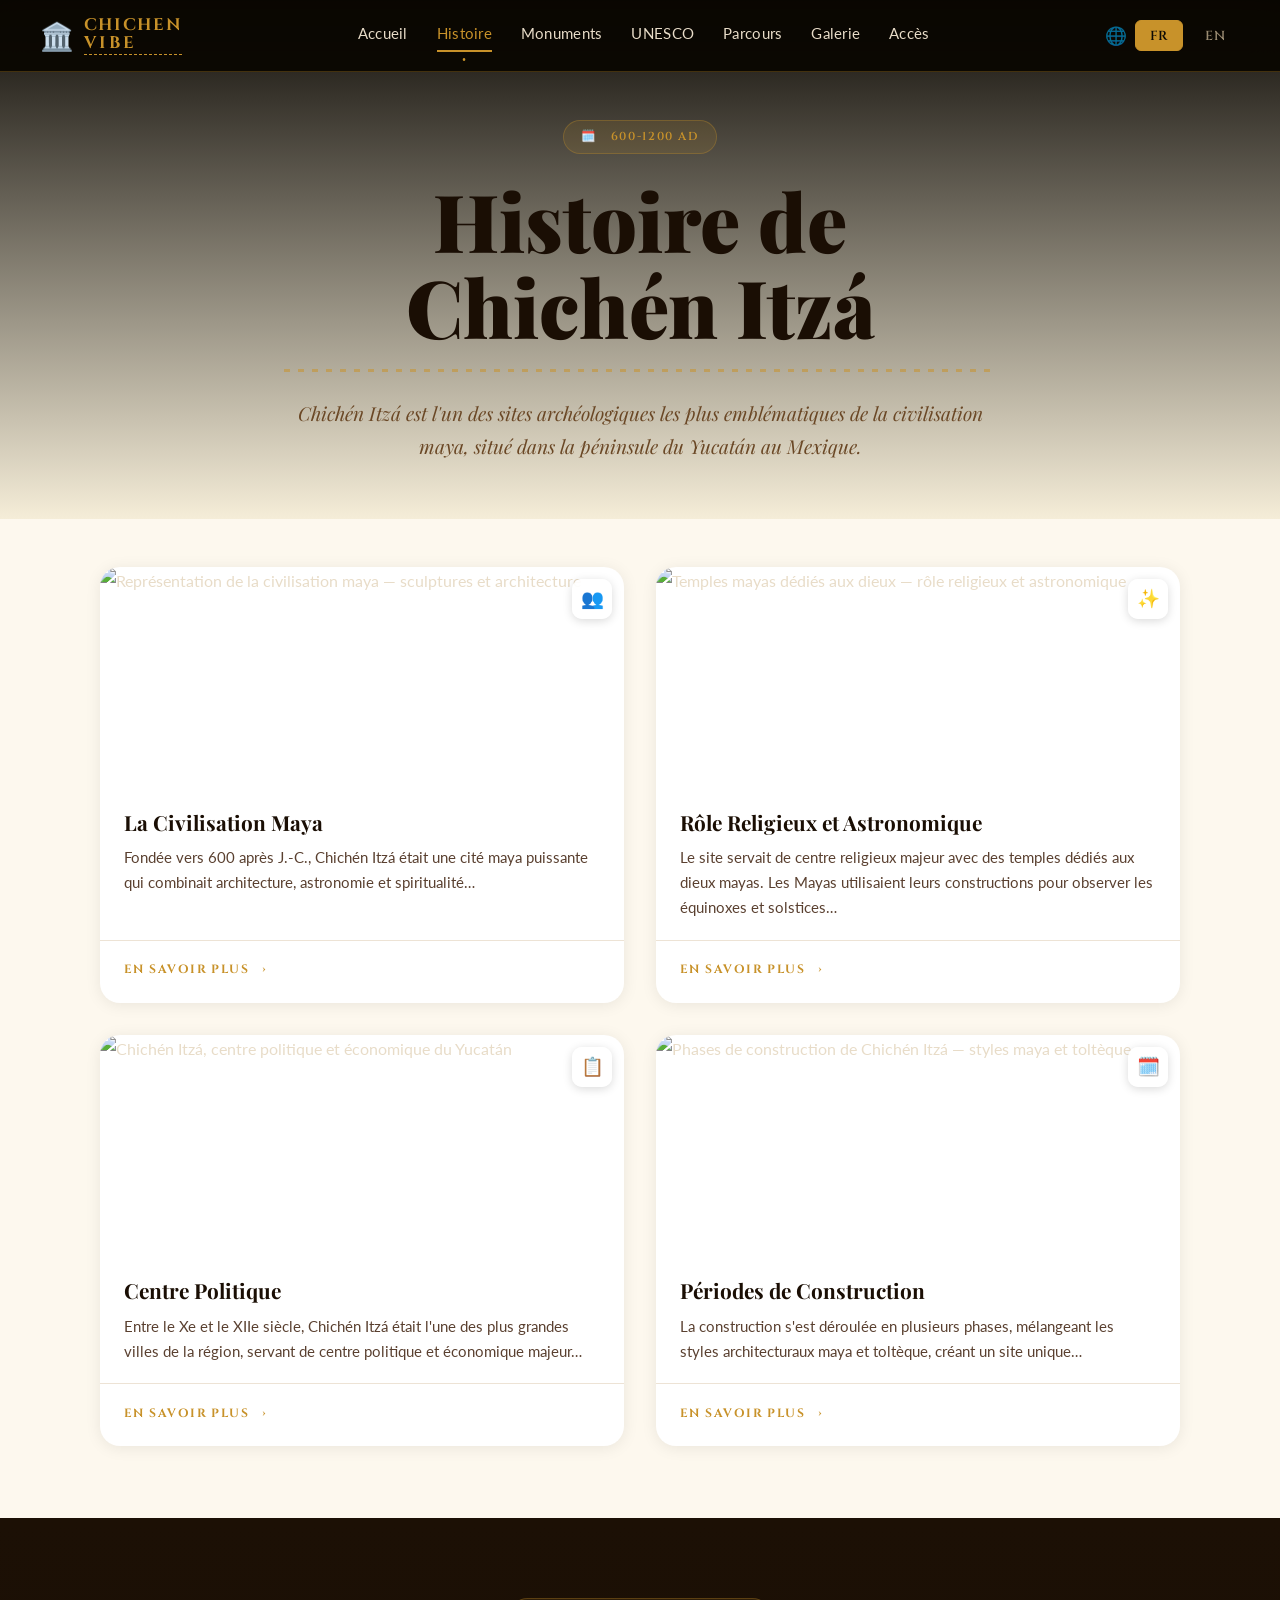
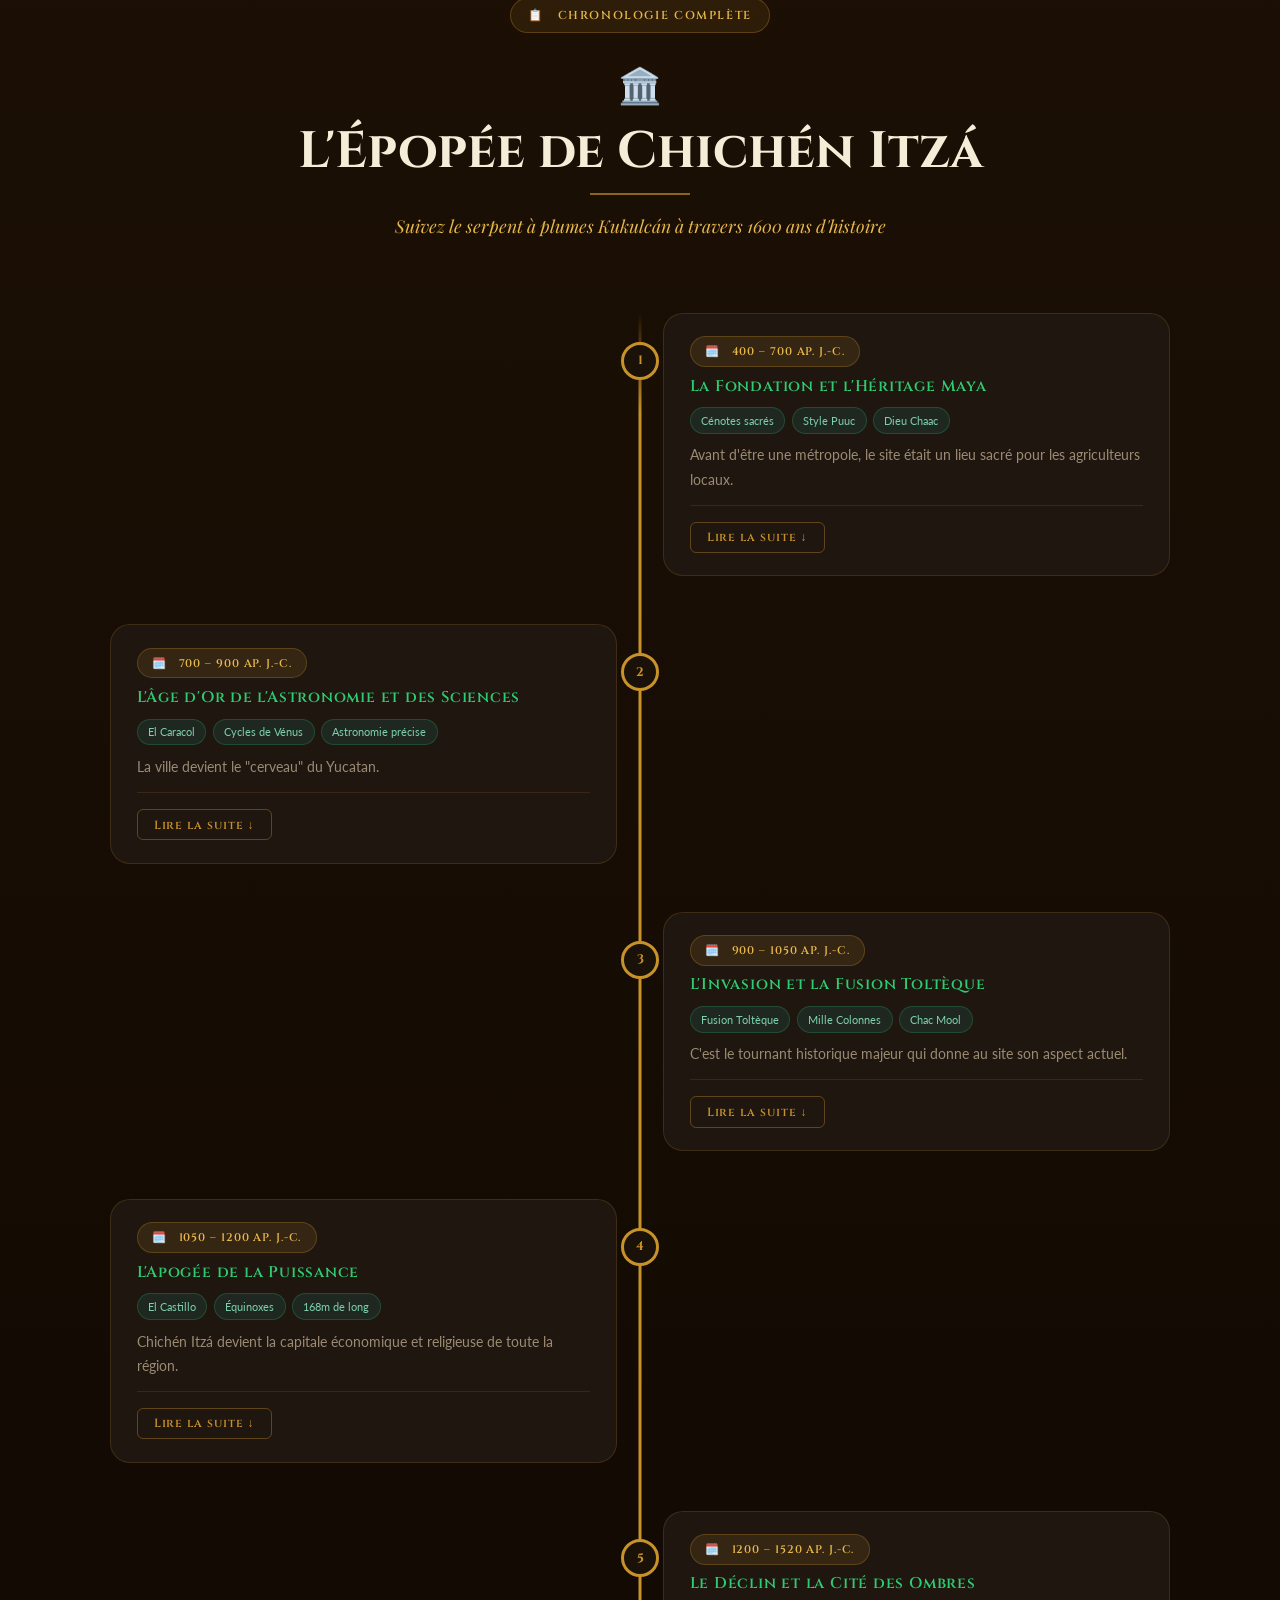
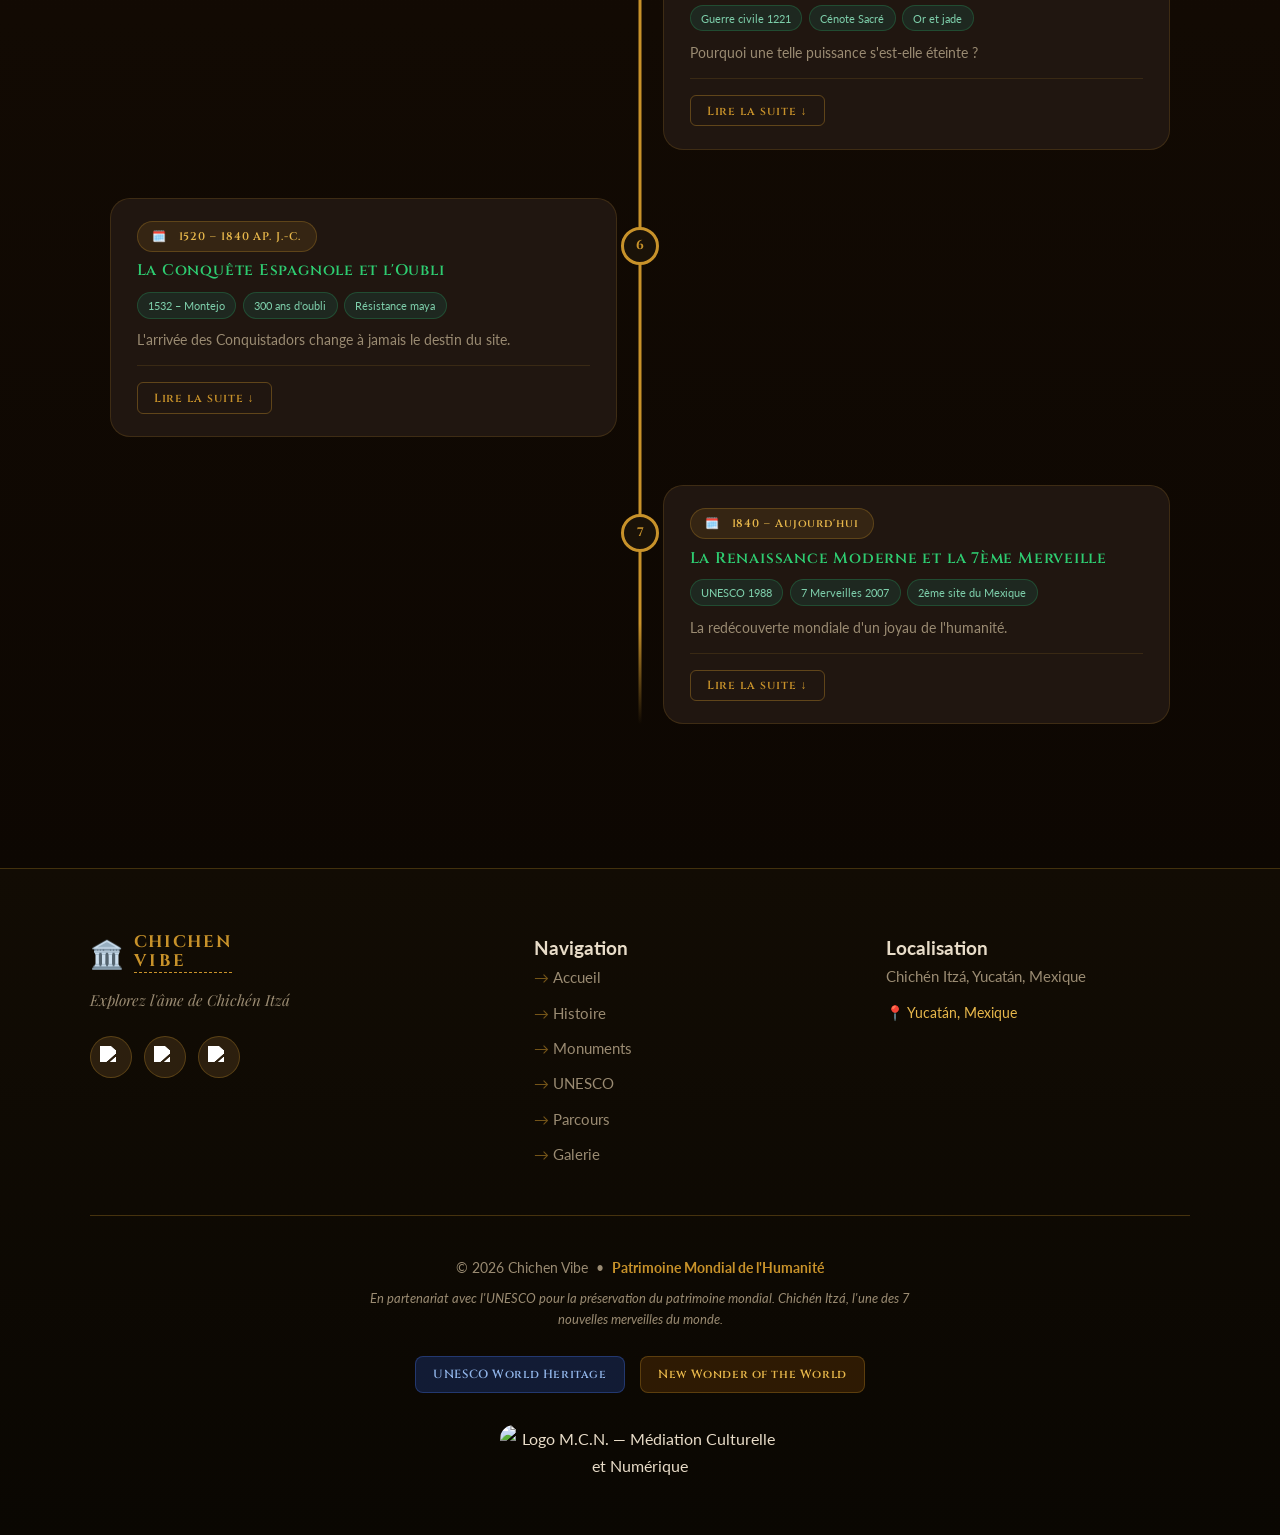
==== histoire.html @ 3cb89306 "Add files via upload" ====
<!-- histoire.html -->

<!DOCTYPE html>
<html lang="fr">
<head>
  <meta charset="UTF-8">
  <meta name="viewport" content="width=device-width, initial-scale=1.0">
  <title>Chichen Vibe — Histoire</title>
  <link rel="stylesheet" href="styles.css">
</head>
<body>

  <!-- ══════════════════════════════════════════
       HEADER (commun à toutes les pages)
  ══════════════════════════════════════════ -->
  <header>

    <a href="index.html" class="logo" aria-label="Chichen Vibe - Accueil">
      <span class="logo-icon">🏛️</span>
      <div class="logo-text">
        CHICHEN
        <span>VIBE</span>
      </div>
    </a>

    <nav id="main-nav" aria-label="Navigation principale">
      <a href="index.html"                         >Accueil</a>
      <a href="histoire.html"   class="active"     >Histoire</a>
      <a href="monuments.html"                     >Monuments</a>
      <a href="unesco.html"                        >UNESCO</a>
      <a href="parcours.html"                      >Parcours</a>
      <a href="galerie.html"                       >Galerie</a>
      <a href="acces.html"                         >Accès</a>
    </nav>

    <div style="display:flex; align-items:center; gap:1rem;">
      <div class="lang-switcher">
        <span class="lang-globe">🌐</span>
        <button class="lang-btn active" aria-pressed="true">FR</button>
        <button class="lang-btn"        aria-pressed="false">EN</button>
      </div>
      <button
        class="hamburger"
        id="hamburger-btn"
        aria-label="Ouvrir le menu"
        aria-expanded="false"
        aria-controls="main-nav"
      >
        <span></span>
        <span></span>
        <span></span>
      </button>
    </div>

  </header>

  <!-- ══════════════════════════════════════════
       MAIN — PAGE HISTOIRE
  ══════════════════════════════════════════ -->
  <main>

    <section class="histoire-hero" aria-labelledby="histoire-titre">
      <div class="histoire-hero-inner">

        <div class="section-label" aria-hidden="true">
          🗓️ &nbsp; 600-1200 AD
        </div>

        <h1 id="histoire-titre">Histoire de Chichén Itzá</h1>

        <div class="histoire-divider" aria-hidden="true"></div>

        <p>
          Chichén Itzá est l'un des sites archéologiques les plus emblématiques
          de la civilisation maya, situé dans la péninsule du Yucatán au Mexique.
        </p>

      </div>
    </section>

    <!-- ══════════════════════════════════════════
         PARTIE 1 — 4 BLOCS THÉMATIQUES
    ══════════════════════════════════════════ -->
    <section class="histoire-cards-section" aria-label="Thèmes historiques">

      <div class="cards-grid">

        <!-- CARTE 1 -->
        <article class="histoire-card">
          <div class="card-img-wrap">
            <img src="images/civilisation.jpg" alt="Représentation de la civilisation maya — sculptures et architecture" loading="lazy">
            <div class="card-icon-badge" aria-hidden="true">👥</div>
          </div>
          <div class="card-body">
            <h2>La Civilisation Maya</h2>
            <p>Fondée vers 600 après J.-C., Chichén Itzá était une cité maya puissante qui combinait architecture, astronomie et spiritualité…</p>
          </div>
          <div class="card-footer">
            <button class="btn-text" onclick="openModal('modal-civ')" aria-haspopup="dialog" aria-controls="modal-civ">
              EN SAVOIR PLUS &nbsp; ›
            </button>
          </div>
        </article>

        <!-- CARTE 2 -->
        <article class="histoire-card">
          <div class="card-img-wrap">
            <img src="images/religieux.jpg" alt="Temples mayas dédiés aux dieux — rôle religieux et astronomique" loading="lazy">
            <div class="card-icon-badge" aria-hidden="true">✨</div>
          </div>
          <div class="card-body">
            <h2>Rôle Religieux et Astronomique</h2>
            <p>Le site servait de centre religieux majeur avec des temples dédiés aux dieux mayas. Les Mayas utilisaient leurs constructions pour observer les équinoxes et solstices…</p>
          </div>
          <div class="card-footer">
            <button class="btn-text" onclick="openModal('modal-relig')" aria-haspopup="dialog" aria-controls="modal-relig">
              EN SAVOIR PLUS &nbsp; ›
            </button>
          </div>
        </article>

        <!-- CARTE 3 -->
        <article class="histoire-card">
          <div class="card-img-wrap">
            <img src="images/politique.jpg" alt="Chichén Itzá, centre politique et économique du Yucatán" loading="lazy">
            <div class="card-icon-badge" aria-hidden="true">📋</div>
          </div>
          <div class="card-body">
            <h2>Centre Politique</h2>
            <p>Entre le Xe et le XIIe siècle, Chichén Itzá était l'une des plus grandes villes de la région, servant de centre politique et économique majeur…</p>
          </div>
          <div class="card-footer">
            <button class="btn-text" onclick="openModal('modal-polit')" aria-haspopup="dialog" aria-controls="modal-polit">
              EN SAVOIR PLUS &nbsp; ›
            </button>
          </div>
        </article>

        <!-- CARTE 4 -->
        <article class="histoire-card">
          <div class="card-img-wrap">
            <img src="images/construction.jpg" alt="Phases de construction de Chichén Itzá — styles maya et toltèque" loading="lazy">
            <div class="card-icon-badge" aria-hidden="true">🗓️</div>
          </div>
          <div class="card-body">
            <h2>Périodes de Construction</h2>
            <p>La construction s'est déroulée en plusieurs phases, mélangeant les styles architecturaux maya et toltèque, créant un site unique…</p>
          </div>
          <div class="card-footer">
            <button class="btn-text" onclick="openModal('modal-const')" aria-haspopup="dialog" aria-controls="modal-const">
              EN SAVOIR PLUS &nbsp; ›
            </button>
          </div>
        </article>

      </div><!-- /cards-grid -->

    </section>

    <!-- ══════════════════════════════════════════
         PARTIE 2 — CHRONOLOGIE COMPLÈTE (7 cartes)
    ══════════════════════════════════════════ -->
    <section class="chronologie-section" aria-labelledby="chron-titre">

      <div class="chronologie-header">
        <div class="section-label" aria-hidden="true">📋 &nbsp; CHRONOLOGIE COMPLÈTE</div>
        <span class="emoji" aria-hidden="true">🏛️</span>
        <h2 id="chron-titre">L'Épopée de Chichén Itzá</h2>
        <div class="chron-divider" aria-hidden="true"></div>
        <p>Suivez le serpent à plumes Kukulcán à travers 1600 ans d'histoire</p>
      </div>

      <div class="timeline" role="list" aria-label="Chronologie de Chichén Itzá">

        <!-- ENTRÉE 1 — DROITE -->
        <div class="timeline-entry timeline-right" role="listitem">
          <div class="timeline-dot" aria-hidden="true">1</div>
          <div class="timeline-spacer"></div>
          <article class="timeline-card">
            <div class="timeline-card-body">
              <div class="timeline-date-badge">🗓️ &nbsp; 400 – 700 AP. J.-C.</div>
              <h3>La Fondation et l'Héritage Maya</h3>
              <div class="timeline-tags">
                <span class="timeline-tag">Cénotes sacrés</span>
                <span class="timeline-tag">Style Puuc</span>
                <span class="timeline-tag">Dieu Chaac</span>
              </div>
              <p class="excerpt">Avant d'être une métropole, le site était un lieu sacré pour les agriculteurs locaux.</p>
              <div class="timeline-full-content" aria-hidden="true">
                <div class="full-block">
                  <div class="full-block-title">🏞️ Le choix du site</div>
                  <p>Contrairement aux autres cités mayas, Chichén Itzá n'est pas située près d'une montagne. Son emplacement est stratégique grâce aux cénotes, ces puits naturels qui permettaient de survivre dans une région sans rivières.</p>
                </div>
                <div class="full-block">
                  <div class="full-block-title">🏗️ Style "Vieille Chichén"</div>
                  <p>Les bâtiments de cette époque (comme l'église ou le temple des panneaux) arborent le style Puuc, célèbre pour ses masques du dieu de la pluie, Chaac, reconnaissable à son nez en forme de trompe.</p>
                </div>
              </div>
              <button class="btn-lire" onclick="toggleExpand(this)" aria-expanded="false">Lire la suite ↓</button>
            </div>
          </article>
        </div>

        <!-- ENTRÉE 2 — GAUCHE -->
        <div class="timeline-entry timeline-left" role="listitem">
          <div class="timeline-dot" aria-hidden="true">2</div>
          <article class="timeline-card">
            <div class="timeline-card-body">
              <div class="timeline-date-badge">🗓️ &nbsp; 700 – 900 AP. J.-C.</div>
              <h3>L'Âge d'Or de l'Astronomie et des Sciences</h3>
              <div class="timeline-tags">
                <span class="timeline-tag">El Caracol</span>
                <span class="timeline-tag">Cycles de Vénus</span>
                <span class="timeline-tag">Astronomie précise</span>
              </div>
              <p class="excerpt">La ville devient le "cerveau" du Yucatan.</p>
              <div class="timeline-full-content" aria-hidden="true">
                <div class="full-block">
                  <div class="full-block-title">🔭 L'Observatoire (El Caracol)</div>
                  <p>Les Mayas y étudiaient les cycles de Vénus avec une précision chirurgicale. Les fenêtres de la tour ronde sont alignées sur les positions extrêmes de la planète et les solstices.</p>
                </div>
                <div class="full-block">
                  <div class="full-block-title">🌟 Urbanisme sacré</div>
                  <p>La ville commence à s'organiser autour d'axes précis alignés sur les astres, prouvant une maîtrise parfaite des mathématiques et de la géométrie.</p>
                </div>
              </div>
              <button class="btn-lire" onclick="toggleExpand(this)" aria-expanded="false">Lire la suite ↓</button>
            </div>
          </article>
          <div class="timeline-spacer"></div>
        </div>

        <!-- ENTRÉE 3 — DROITE -->
        <div class="timeline-entry timeline-right" role="listitem">
          <div class="timeline-dot" aria-hidden="true">3</div>
          <div class="timeline-spacer"></div>
          <article class="timeline-card">
            <div class="timeline-card-body">
              <div class="timeline-date-badge">🗓️ &nbsp; 900 – 1050 AP. J.-C.</div>
              <h3>L'Invasion et la Fusion Toltèque</h3>
              <div class="timeline-tags">
                <span class="timeline-tag">Fusion Toltèque</span>
                <span class="timeline-tag">Mille Colonnes</span>
                <span class="timeline-tag">Chac Mool</span>
              </div>
              <p class="excerpt">C'est le tournant historique majeur qui donne au site son aspect actuel.</p>
              <div class="timeline-full-content" aria-hidden="true">
                <div class="full-block">
                  <div class="full-block-title">⚔️ L'arrivée de Kukulcán</div>
                  <p>Le peuple Toltèque, venu du centre du Mexique, apporte une culture plus guerrière. C'est la naissance d'un style hybride unique au monde : le Maya-Toltèque.</p>
                </div>
                <div class="full-block">
                  <div class="full-block-title">🏛️ Le Temple des Guerriers</div>
                  <p>Entouré de la structure des "Mille Colonnes", ce temple rend hommage aux ordres militaires des Aigles et des Jaguars. On y trouve les célèbres statues Chac Mool, des figures de pierre tenant un plateau pour recevoir les offrandes.</p>
                </div>
              </div>
              <button class="btn-lire" onclick="toggleExpand(this)" aria-expanded="false">Lire la suite ↓</button>
            </div>
          </article>
        </div>

        <!-- ENTRÉE 4 — GAUCHE -->
        <div class="timeline-entry timeline-left" role="listitem">
          <div class="timeline-dot" aria-hidden="true">4</div>
          <article class="timeline-card">
            <div class="timeline-card-body">
              <div class="timeline-date-badge">🗓️ &nbsp; 1050 – 1200 AP. J.-C.</div>
              <h3>L'Apogée de la Puissance</h3>
              <div class="timeline-tags">
                <span class="timeline-tag">El Castillo</span>
                <span class="timeline-tag">Équinoxes</span>
                <span class="timeline-tag">168m de long</span>
              </div>
              <p class="excerpt">Chichén Itzá devient la capitale économique et religieuse de toute la région.</p>
              <div class="timeline-full-content" aria-hidden="true">
                <div class="full-block">
                  <div class="full-block-title">🐍 El Castillo (La Pyramide de Kukulcán)</div>
                  <p>Ce monument est un véritable calendrier de pierre. Sa conception permet le fameux phénomène de l'ombre portée mimant la descente du serpent lors des équinoxes.</p>
                </div>
                <div class="full-block">
                  <div class="full-block-title">⚽ Le Grand Jeu de Balle</div>
                  <p>Le plus grand terrain de Mésoamérique (168 mètres de long). Plus qu'un sport, c'était un rituel politique et religieux où le capitaine de l'équipe pouvait être sacrifié pour assurer la fertilité de la terre.</p>
                </div>
              </div>
              <button class="btn-lire" onclick="toggleExpand(this)" aria-expanded="false">Lire la suite ↓</button>
            </div>
          </article>
          <div class="timeline-spacer"></div>
        </div>

        <!-- ENTRÉE 5 — DROITE -->
        <div class="timeline-entry timeline-right" role="listitem">
          <div class="timeline-dot" aria-hidden="true">5</div>
          <div class="timeline-spacer"></div>
          <article class="timeline-card">
            <div class="timeline-card-body">
              <div class="timeline-date-badge">🗓️ &nbsp; 1200 – 1520 AP. J.-C.</div>
              <h3>Le Déclin et la Cité des Ombres</h3>
              <div class="timeline-tags">
                <span class="timeline-tag">Guerre civile 1221</span>
                <span class="timeline-tag">Cénote Sacré</span>
                <span class="timeline-tag">Or et jade</span>
              </div>
              <p class="excerpt">Pourquoi une telle puissance s'est-elle éteinte ?</p>
              <div class="timeline-full-content" aria-hidden="true">
                <div class="full-block">
                  <div class="full-block-title">⚔️ Le transfert de pouvoir</div>
                  <p>Vers 1221, une guerre civile éclate. Le centre de pouvoir se déplace vers Mayapán.</p>
                </div>
                <div class="full-block">
                  <div class="full-block-title">🙏 Lieu de Pèlerinage</div>
                  <p>Bien que la ville soit partiellement abandonnée, elle ne meurt pas tout à fait. Elle reste un lieu de pèlerinage majeur. On venait de tout le Mexique pour jeter de l'or, du jade et des objets précieux dans le Cénote Sacré pour apaiser les dieux.</p>
                </div>
              </div>
              <button class="btn-lire" onclick="toggleExpand(this)" aria-expanded="false">Lire la suite ↓</button>
            </div>
          </article>
        </div>

        <!-- ENTRÉE 6 — GAUCHE -->
        <div class="timeline-entry timeline-left" role="listitem">
          <div class="timeline-dot" aria-hidden="true">6</div>
          <article class="timeline-card">
            <div class="timeline-card-body">
              <div class="timeline-date-badge">🗓️ &nbsp; 1520 – 1840 AP. J.-C.</div>
              <h3>La Conquête Espagnole et l'Oubli</h3>
              <div class="timeline-tags">
                <span class="timeline-tag">1532 – Montejo</span>
                <span class="timeline-tag">300 ans d'oubli</span>
                <span class="timeline-tag">Résistance maya</span>
              </div>
              <p class="excerpt">L'arrivée des Conquistadors change à jamais le destin du site.</p>
              <div class="timeline-full-content" aria-hidden="true">
                <div class="full-block">
                  <div class="full-block-title">⚔️ L'arrivée des Conquistadors</div>
                  <p>Francisco de Montejo tente d'établir une capitale espagnole sur le site en 1532, mais la résistance maya locale l'oblige à fuir après quelques mois.</p>
                </div>
                <div class="full-block">
                  <div class="full-block-title">🌿 Le silence de la jungle</div>
                  <p>Pendant près de trois siècles, les temples disparaissent sous une végétation dense, devenant une légende connue seulement des populations locales.</p>
                </div>
              </div>
              <button class="btn-lire" onclick="toggleExpand(this)" aria-expanded="false">Lire la suite ↓</button>
            </div>
          </article>
          <div class="timeline-spacer"></div>
        </div>

        <!-- ENTRÉE 7 — DROITE -->
        <div class="timeline-entry timeline-right" role="listitem">
          <div class="timeline-dot" aria-hidden="true">7</div>
          <div class="timeline-spacer"></div>
          <article class="timeline-card">
            <div class="timeline-card-body">
              <div class="timeline-date-badge">🗓️ &nbsp; 1840 – Aujourd'hui</div>
              <h3>La Renaissance Moderne et la 7ème Merveille</h3>
              <div class="timeline-tags">
                <span class="timeline-tag">UNESCO 1988</span>
                <span class="timeline-tag">7 Merveilles 2007</span>
                <span class="timeline-tag">2ème site du Mexique</span>
              </div>
              <p class="excerpt">La redécouverte mondiale d'un joyau de l'humanité.</p>
              <div class="timeline-full-content" aria-hidden="true">
                <div class="full-block">
                  <div class="full-block-title">🔍 La redécouverte</div>
                  <p>En 1841, l'explorateur John Lloyd Stephens publie des récits qui fascinent le monde. En 1923, la Carnegie Institution lance les premières grandes fouilles et restaurations.</p>
                </div>
                <div class="full-block">
                  <div class="full-block-title">🌍 Consécration mondiale</div>
                  <p>
                    <strong>1988 :</strong> Patrimoine Mondial de l'UNESCO.<br>
                    <strong>2007 :</strong> Élue l'une des 7 Nouvelles Merveilles du Monde par plus de 100 millions de personnes.<br>
                    <strong>Aujourd'hui :</strong> C'est le 2ème site archéologique le plus visité du Mexique, attirant des voyageurs du monde entier pour son mystère et son énergie unique.
                  </p>
                </div>
              </div>
              <button class="btn-lire" onclick="toggleExpand(this)" aria-expanded="false">Lire la suite ↓</button>
            </div>
          </article>
        </div>

      </div><!-- /timeline -->

    </section>

  </main>

  <!-- ══════════════════════════════════════════
       FOOTER (commun à toutes les pages)
  ══════════════════════════════════════════ -->
  <footer>

    <div class="footer-top">

      <!-- Colonne 1 : Marque + réseaux sociaux -->
      <div class="footer-brand">
        <a href="index.html" class="logo" aria-label="Chichen Vibe - Accueil">
          <span class="logo-icon">🏛️</span>
          <div class="logo-text">
            CHICHEN
            <span>VIBE</span>
          </div>
        </a>
        <p class="tagline">Explorez l'âme de Chichén Itzá</p>

        <!-- Réseaux sociaux — logos PNG -->
        <nav class="social-links" aria-label="Réseaux sociaux">
          <a
            href="https://www.facebook.com/share/1HP4RdVbp3/"
            target="_blank"
            rel="noopener noreferrer"
            aria-label="Facebook"
            title="Facebook"
          >
            <img src="images/facebook.png" alt="Facebook">
          </a>
          <a
            href="https://www.tiktok.com/@chichenvibe?_r=1&_t=ZN-95t2irMStcJ"
            target="_blank"
            rel="noopener noreferrer"
            aria-label="TikTok"
            title="TikTok"
          >
            <img src="images/tiktok.png" alt="TikTok">
          </a>
          <a
            href="https://www.instagram.com/chichenvibe?utm_source=qr&igsh=MXkybmg1bXA3Mm9oYw=="
            target="_blank"
            rel="noopener noreferrer"
            aria-label="Instagram"
            title="Instagram"
          >
            <img src="images/instagram.png" alt="Instagram">
          </a>
        </nav>
      </div>

      <!-- Colonne 2 : Navigation -->
      <nav class="footer-nav" aria-label="Navigation secondaire">
        <h3>Navigation</h3>
        <ul>
          <li><a href="index.html">Accueil</a></li>
          <li><a href="histoire.html">Histoire</a></li>
          <li><a href="monuments.html">Monuments</a></li>
          <li><a href="unesco.html">UNESCO</a></li>
          <li><a href="parcours.html">Parcours</a></li>
          <li><a href="galerie.html">Galerie</a></li>
        </ul>
      </nav>

      <!-- Colonne 3 : Localisation -->
      <div class="footer-location">
        <h3>Localisation</h3>
        <address>Chichén Itzá, Yucatán, Mexique</address>
        <a
          href="https://maps.google.com/?q=Chichen+Itza"
          target="_blank"
          rel="noopener noreferrer"
          class="map-link"
          aria-label="Voir Chichén Itzá sur Google Maps (nouvelle fenêtre)"
        >
          📍 Yucatán, Mexique
        </a>
      </div>

    </div><!-- /footer-top -->

    <!-- Bas du footer -->
    <div class="footer-bottom">

      <p class="footer-copy">
        © 2026 Chichen Vibe &nbsp;•&nbsp;
        <span class="heritage">Patrimoine Mondial de l'Humanité</span>
      </p>

      <p class="footer-unesco-text">
        En partenariat avec l'UNESCO pour la préservation du patrimoine mondial.
        Chichén Itzá, l'une des 7 nouvelles merveilles du monde.
      </p>

      <div class="footer-badges">
        <span class="badge badge-blue">UNESCO World Heritage</span>
        <span class="badge badge-gold">New Wonder of the World</span>
      </div>

      <!-- Logo MCN -->
      <div class="mcn-logo">
        <img src="images/MCN.jpg" alt="Logo M.C.N. — Médiation Culturelle et Numérique" class="mcn-img">
      </div>

    </div><!-- /footer-bottom -->

  </footer>

  <!-- Bouton retour en haut de page -->
  <button class="scroll-top" id="scroll-top-btn" aria-label="Retour en haut de page" title="Retour en haut">↑</button>

  <!-- ══════════════════════════════════════════
       MODALES — "EN SAVOIR PLUS"
  ══════════════════════════════════════════ -->

  <!-- MODALE 1 : La Civilisation Maya -->
  <div id="modal-civ" class="modal-overlay" role="dialog" aria-modal="true" aria-labelledby="modal-civ-titre">
    <div class="modal-box">
      <div class="modal-close">
        <button onclick="closeModal('modal-civ')" aria-label="Fermer la fenêtre">✕</button>
      </div>
      <div class="modal-content">
        <h3 id="modal-civ-titre">La Civilisation Maya</h3>
        <div class="modal-section">
          <div class="modal-section-title">📖 Aperçu</div>
          <p>Fondée vers 600 après J.-C., Chichén Itzá était une cité maya puissante qui combinait architecture, astronomie et spiritualité. La civilisation maya était reconnue pour ses connaissances avancées en mathématiques, astronomie et architecture.</p>
        </div>
        <div class="modal-section">
          <div class="modal-section-title">📜 Histoire Approfondie</div>
          <p>Les Mayas ont établi Chichén Itzá comme l'une de leurs plus grandes cités entre 600 et 900 après J.-C., pendant la période classique tardive. La ville s'est développée autour d'un cénote sacré qui fournissait de l'eau douce à la population. Les Mayas de Chichén Itzá ont développé un système d'écriture hiéroglyphique sophistiqué, un calendrier extrêmement précis et des connaissances mathématiques avancées incluant le concept du zéro. Leur architecture monumentale témoigne d'une société hautement organisée avec une hiérarchie sociale complexe comprenant des prêtres, des nobles, des artisans et des agriculteurs. La cité servait de centre économique majeur, contrôlant les routes commerciales du sel, du cacao, de l'obsidienne et du jade à travers la péninsule du Yucatán.</p>
        </div>
        <div class="modal-section">
          <div class="modal-section-title">🌟 Impact Culturel</div>
          <p>L'influence de Chichén Itzá s'étendait sur toute la région maya, servant de modèle architectural et culturel. La cité établissait des normes en matière d'urbanisme, d'art et de cérémonies religieuses qui ont été adoptées par d'autres sites mayas. Son système d'écriture et son calendrier ont été parmi les plus sophistiqués de Mésoamérique, influençant les générations futures.</p>
        </div>
        <div class="modal-section">
          <div class="modal-section-title">🔍 Découvertes Archéologiques</div>
          <p>Les archéologues ont découvert des milliers d'artefacts à Chichén Itzá, incluant des céramiques finement décorées, des outils en obsidienne, des bijoux en jade et des sculptures en pierre. Des offrandes cérémonielles retrouvées dans le Cénote Sacré comprennent de l'or, du jade, des textiles et même des restes humains, témoignant de l'importance des rituels religieux. Les fouilles récentes ont révélé des structures enterrées sous les monuments principaux, suggérant plusieurs phases de construction s'étendant sur des siècles.</p>
        </div>
      </div>
    </div>
  </div>

  <!-- MODALE 2 : Rôle Religieux et Astronomique -->
  <div id="modal-relig" class="modal-overlay" role="dialog" aria-modal="true" aria-labelledby="modal-relig-titre">
    <div class="modal-box">
      <div class="modal-close">
        <button onclick="closeModal('modal-relig')" aria-label="Fermer la fenêtre">✕</button>
      </div>
      <div class="modal-content">
        <h3 id="modal-relig-titre">Rôle Religieux et Astronomique</h3>
        <div class="modal-section">
          <div class="modal-section-title">📖 Aperçu</div>
          <p>Le site servait de centre religieux majeur avec des temples dédiés aux dieux mayas. Les Mayas utilisaient leurs constructions pour observer les équinoxes et solstices, démontrant leur maîtrise de l'astronomie.</p>
        </div>
        <div class="modal-section">
          <div class="modal-section-title">📜 Histoire Approfondie</div>
          <p>Chichén Itzá était un centre spirituel où se déroulaient des cérémonies complexes dédiées à Kukulcán (le serpent à plumes), Chaac (le dieu de la pluie) et d'autres divinités mayas. Les prêtres-astronomes observaient les cieux depuis l'observatoire El Caracol, cartographiant les mouvements de Vénus, Mars et d'autres corps célestes avec une précision remarquable. Ces observations astronomiques guidaient le calendrier agricole et religieux, déterminant les moments propices pour les semailles, les récoltes et les cérémonies sacrées. Les équinoxes de printemps et d'automne étaient célébrés par des festivals massifs où des milliers de pèlerins affluaient pour assister au phénomène du serpent de lumière descendant El Castillo.</p>
        </div>
        <div class="modal-section">
          <div class="modal-section-title">🌟 Impact Culturel</div>
          <p>Le rôle religieux de Chichén Itzá a transformé le site en destination de pèlerinage majeure dans le monde maya. Les rituels pratiqués ici ont influencé les pratiques religieuses dans toute la Mésoamérique, établissant des traditions qui ont perduré pendant des siècles après le déclin de la ville.</p>
        </div>
        <div class="modal-section">
          <div class="modal-section-title">🔍 Découvertes Archéologiques</div>
          <p>Des découvertes archéologiques ont révélé des autels de sacrifice, des encensoirs élaborés et des peintures murales représentant des cérémonies religieuses. Le Cénote Sacré a livré des milliers d'objets votifs, confirmant son rôle central dans les rituels de pluie et de fertilité. Des inscriptions hiéroglyphiques décrivent des cérémonies spécifiques et nomment les prêtres qui les dirigeaient.</p>
        </div>
      </div>
    </div>
  </div>

  <!-- MODALE 3 : Centre Politique -->
  <div id="modal-polit" class="modal-overlay" role="dialog" aria-modal="true" aria-labelledby="modal-polit-titre">
    <div class="modal-box">
      <div class="modal-close">
        <button onclick="closeModal('modal-polit')" aria-label="Fermer la fenêtre">✕</button>
      </div>
      <div class="modal-content">
        <h3 id="modal-polit-titre">Centre Politique</h3>
        <div class="modal-section">
          <div class="modal-section-title">📖 Aperçu</div>
          <p>Entre le Xe et le XIIe siècle, Chichén Itzá était l'une des plus grandes villes de la région, servant de centre politique et économique majeur de la civilisation maya.</p>
        </div>
        <div class="modal-section">
          <div class="modal-section-title">📜 Histoire Approfondie</div>
          <p>Vers 900 après J.-C., Chichén Itzá est entrée dans une période de grande prospérité politique et économique, devenant la capitale d'un vaste royaume qui contrôlait une grande partie du nord du Yucatán. Les dirigeants de Chichén Itzá ont établi des alliances commerciales et politiques avec d'autres cités mayas et avec des peuples de la côte du Golfe du Mexique. Le système politique était complexe, probablement gouverné par un conseil de nobles plutôt qu'un seul roi, comme en témoignent les représentations de multiples dirigeants dans l'art et l'architecture. La cité contrôlait les sources de sel, une ressource vitale pour la préservation des aliments, ainsi que les routes commerciales du cacao, considéré comme une monnaie d'échange. Cette puissance économique a permis à Chichén Itzá de maintenir une armée forte et d'influencer les affaires politiques de toute la région pendant plusieurs siècles.</p>
        </div>
        <div class="modal-section">
          <div class="modal-section-title">🌟 Impact Culturel</div>
          <p>Le modèle politique de Chichén Itzá, basé sur des alliances et le commerce plutôt que sur la conquête pure, a créé un réseau d'influence s'étendant sur des centaines de kilomètres. Ce système a permis une période de paix relative et de prospérité dans le nord du Yucatán pendant près de deux siècles.</p>
        </div>
        <div class="modal-section">
          <div class="modal-section-title">🔍 Découvertes Archéologiques</div>
          <p>Les archéologues ont découvert des stèles et des monuments commémoratifs décrivant des alliances politiques et des victoires militaires. Des analyses récentes des inscriptions ont révélé des noms de dirigeants et leurs dates de règne, permettant de reconstruire l'histoire politique de la cité. Des artefacts importés de régions lointaines témoignent de l'étendue des relations commerciales et diplomatiques.</p>
        </div>
      </div>
    </div>
  </div>

  <!-- MODALE 4 : Périodes de Construction -->
  <div id="modal-const" class="modal-overlay" role="dialog" aria-modal="true" aria-labelledby="modal-const-titre">
    <div class="modal-box">
      <div class="modal-close">
        <button onclick="closeModal('modal-const')" aria-label="Fermer la fenêtre">✕</button>
      </div>
      <div class="modal-content">
        <h3 id="modal-const-titre">Périodes de Construction</h3>
        <div class="modal-section">
          <div class="modal-section-title">📖 Aperçu</div>
          <p>La construction s'est déroulée en plusieurs phases, mélangeant les styles architecturaux maya et toltèque, créant un site unique qui témoigne des échanges culturels de l'époque.</p>
        </div>
        <div class="modal-section">
          <div class="modal-section-title">📜 Histoire Approfondie</div>
          <p>La construction monumentale à Chichén Itzá s'est étalée sur plusieurs siècles, avec au moins trois phases majeures identifiables. La première phase (600-800 après J.-C.) a vu la construction de structures dans le style Puuc typiquement maya, avec des façades richement décorées de motifs géométriques. La deuxième phase (900-1000 après J.-C.) marque l'arrivée d'influences toltèques du centre du Mexique, résultant en un style architectural hybride unique. Cette période a vu la construction d'El Castillo, du Temple des Guerriers et du Grand Terrain de Jeu de Balle. La troisième phase (1000-1200 après J.-C.) a vu des modifications et des ajouts aux structures existantes. Les Mayas ont démontré des compétences d'ingénierie remarquables, construisant sans outils métalliques ni roues, utilisant uniquement des outils de pierre, des cordes et une main-d'œuvre organisée. Les bâtiments étaient orientés selon des alignements astronomiques précis, et l'acoustique du site était soigneusement calculée, comme en témoigne l'écho remarquable du Grand Terrain de Jeu de Balle.</p>
        </div>
        <div class="modal-section">
          <div class="modal-section-title">🌟 Impact Culturel</div>
          <p>Les techniques de construction développées à Chichén Itzá ont influencé l'architecture dans toute la Mésoamérique. Le style architectural hybride maya-toltèque est devenu un modèle pour d'autres sites, démontrant la possibilité d'intégrer différentes traditions culturelles dans une synthèse cohérente et impressionnante.</p>
        </div>
        <div class="modal-section">
          <div class="modal-section-title">🔍 Découvertes Archéologiques</div>
          <p>Les études architecturales modernes utilisant le radar à pénétration de sol ont révélé que de nombreux monuments actuellement visibles ont été construits par-dessus des structures plus anciennes. Des tunnels d'exploration ont permis d'accéder à des pyramides enfouies à l'intérieur d'El Castillo, offrant des aperçus fascinants des techniques de construction mayas. Des analyses chimiques des mortiers et enduits ont aidé à dater les différentes phases de construction.</p>
        </div>
      </div>
    </div>
  </div>

  <!-- ══════════════════════════════════════════
       JAVASCRIPT
  ══════════════════════════════════════════ -->
  <script>

    const hamburgerBtn = document.getElementById('hamburger-btn');
    const mainNav      = document.getElementById('main-nav');

    hamburgerBtn.addEventListener('click', () => {
      const isOpen = mainNav.classList.toggle('open');
      hamburgerBtn.classList.toggle('is-open', isOpen);
      hamburgerBtn.setAttribute('aria-expanded', String(isOpen));
    });

    document.addEventListener('click', (e) => {
      if (!hamburgerBtn.contains(e.target) && !mainNav.contains(e.target)) {
        mainNav.classList.remove('open');
        hamburgerBtn.classList.remove('is-open');
        hamburgerBtn.setAttribute('aria-expanded', 'false');
      }
    });

    function openModal(id) {
      const overlay = document.getElementById(id);
      if (!overlay) return;
      overlay.classList.add('active');
      document.body.style.overflow = 'hidden';
      overlay.addEventListener('click', function onOverlayClick(e) {
        if (e.target === overlay) {
          closeModal(id);
          overlay.removeEventListener('click', onOverlayClick);
        }
      });
      const onEscape = (e) => {
        if (e.key === 'Escape') {
          closeModal(id);
          document.removeEventListener('keydown', onEscape);
        }
      };
      document.addEventListener('keydown', onEscape);
      const closeBtn = overlay.querySelector('.modal-close button');
      if (closeBtn) closeBtn.focus();
    }

    function closeModal(id) {
      const overlay = document.getElementById(id);
      if (!overlay) return;
      overlay.classList.remove('active');
      document.body.style.overflow = '';
    }

    function toggleExpand(btn) {
      const fullContent = btn.previousElementSibling;
      if (!fullContent || !fullContent.classList.contains('timeline-full-content')) return;
      const isExpanded = btn.getAttribute('aria-expanded') === 'true';
      if (isExpanded) {
        fullContent.classList.remove('expanded');
        fullContent.setAttribute('aria-hidden', 'true');
        btn.setAttribute('aria-expanded', 'false');
        btn.textContent = 'Lire la suite ↓';
      } else {
        fullContent.classList.add('expanded');
        fullContent.setAttribute('aria-hidden', 'false');
        btn.setAttribute('aria-expanded', 'true');
        btn.textContent = 'Réduire ↑';
      }
    }

    const scrollTopBtn = document.getElementById('scroll-top-btn');
    window.addEventListener('scroll', () => {
      scrollTopBtn.classList.toggle('visible', window.scrollY > 400);
    });
    scrollTopBtn.addEventListener('click', () => {
      window.scrollTo({ top: 0, behavior: 'smooth' });
    });

  </script>

</body>
</html>
---- styles.css ----
/* CHICHEN VIBE — styles.css */

@import url('https://fonts.googleapis.com/css2?family=Playfair+Display:ital,wght@0,700;0,900;1,400&family=Lato:wght@300;400;700&family=Cinzel:wght@400;600;700&display=swap');

:root {
  --or:           #C8922A;
  --or-clair:     #E8B84B;
  --or-pale:      #F5D08A;
  --or-hover:     #D9A53C;

  --fond-noir:    #0D0A05;
  --fond-mid:     #1A1208;
  --fond-card:    #201610;
  --fond-chaud:   #2C1F0E;

  --texte-clair:  #E8DCC8;
  --texte-attenue:#9A8B72;
  --texte-blanc:  #FFFFFF;

  --creme:        #F5EDD8;
  --creme-clair:  #FDF8EE;

  --vert:         #2ECC71;
  --vert-sombre:  #1A6B5A;

  --bordure-or:   rgba(200, 146, 42, 0.30);
  --bordure-or-vif: rgba(200, 146, 42, 0.70);

  --ombre-or:     0 0 30px rgba(200, 146, 42, 0.18);
  --ombre-card:   0 4px 24px rgba(0, 0, 0, 0.25);

  --font-titre:   'Cinzel', 'Georgia', serif;
  --font-corps:   'Lato', 'Arial', sans-serif;
  --font-serif:   'Playfair Display', 'Georgia', serif;

  --radius-sm:    8px;
  --radius-md:    14px;
  --radius-lg:    20px;

  --header-h:     72px;
}


*, *::before, *::after {
  box-sizing: border-box;
  margin: 0;
  padding: 0;
}

html {
  scroll-behavior: smooth;
  font-size: 16px;
}

body {
  font-family: var(--font-corps);
  background-color: var(--fond-noir);
  color: var(--texte-clair);
  line-height: 1.7;
  overflow-x: hidden;
}

img {
  display: block;
  width: 100%;
  height: 100%;
  object-fit: cover;
}

a {
  text-decoration: none;
  color: inherit;
}

ul {
  list-style: none;
}

button {
  cursor: pointer;
  font-family: var(--font-corps);
}

/* HEADER */

header {
  position: fixed;
  top: 0;
  left: 0;
  right: 0;
  z-index: 1000;

  background: rgba(10, 7, 2, 0.94);
  backdrop-filter: blur(14px);
  -webkit-backdrop-filter: blur(14px);

  border-bottom: 1px solid var(--bordure-or);
  height: var(--header-h);

  display: flex;
  align-items: center;
  justify-content: space-between;
  padding: 0 2.5rem;
  gap: 1rem;
}

.logo {
  display: flex;
  align-items: center;
  gap: 0.6rem;
  flex-shrink: 0;
  text-decoration: none;
}

.logo-icon {
  font-size: 1.7rem;
  line-height: 1;
}

.logo-text {
  font-family: var(--font-titre);
  font-weight: 700;
  font-size: 1.05rem;
  color: var(--or);
  letter-spacing: 0.1em;
  line-height: 1.1;
}

.logo-text span {
  display: block;
  border-bottom: 1.5px dashed var(--or);
  padding-bottom: 2px;
  letter-spacing: 0.18em;
}

/* Navigation */
#main-nav {
  display: flex;
  align-items: center;
  gap: 1.8rem;
}

#main-nav a {
  font-family: var(--font-corps);
  font-size: 0.95rem;
  font-weight: 400;
  color: var(--texte-clair);
  letter-spacing: 0.02em;
  position: relative;
  padding-bottom: 3px;
  transition: color 0.22s ease;
}

#main-nav a::after {
  content: '';
  position: absolute;
  bottom: -2px;
  left: 0;
  right: 0;
  height: 2px;
  background: var(--or);
  transform: scaleX(0);
  transform-origin: center;
  transition: transform 0.25s ease;
}

#main-nav a:hover {
  color: var(--or-clair);
}

#main-nav a:hover::after {
  transform: scaleX(1);
}

#main-nav a.active {
  color: var(--or);
}

#main-nav a.active::after {
  transform: scaleX(1);
}

#main-nav a.active::before {
  content: '•';
  position: absolute;
  bottom: -13px;
  left: 50%;
  transform: translateX(-50%);
  font-size: 0.45rem;
  color: var(--or);
  line-height: 1;
}

/* Sélecteur de langue */
.lang-switcher {
  display: flex;
  align-items: center;
  gap: 0.5rem;
  flex-shrink: 0;
}

.lang-globe {
  font-size: 1.1rem;
  opacity: 0.6;
}

.lang-btn {
  font-family: var(--font-titre);
  font-size: 0.82rem;
  font-weight: 600;
  letter-spacing: 0.05em;
  padding: 0.32rem 0.85rem;
  border-radius: 6px;
  border: 1px solid transparent;
  transition: all 0.2s ease;
  background: transparent;
  color: var(--texte-attenue);
}

.lang-btn.active {
  background: var(--or);
  color: var(--fond-noir);
  border-color: var(--or);
}

.lang-btn:not(.active):hover {
  color: var(--texte-clair);
  border-color: var(--bordure-or);
}

/* Hamburger */
.hamburger {
  display: none;
  flex-direction: column;
  justify-content: center;
  gap: 5px;
  background: none;
  border: none;
  padding: 6px;
  flex-shrink: 0;
}

.hamburger span {
  display: block;
  width: 24px;
  height: 2px;
  background: var(--or);
  border-radius: 2px;
  transition: all 0.3s ease;
}

.hamburger.is-open span:nth-child(1) {
  transform: translateY(7px) rotate(45deg);
}
.hamburger.is-open span:nth-child(2) {
  opacity: 0;
  transform: scaleX(0);
}
.hamburger.is-open span:nth-child(3) {
  transform: translateY(-7px) rotate(-45deg);
}

/* PAGE ACCUEIL */

.hero {
  position: relative;
  min-height: 100vh;
  display: flex;
  align-items: center;
  justify-content: center;
  text-align: center;
  padding-top: var(--header-h);
  overflow: hidden;
}

.hero-bg {
  position: absolute;
  inset: 0;
  background-size: cover;
  background-position: center center;
  background-repeat: no-repeat;
  background-color: var(--fond-noir);
}

.hero-bg::after {
  content: '';
  position: absolute;
  inset: 0;
  background: linear-gradient(
    to bottom,
    rgba(10, 7, 2, 0.35) 0%,
    rgba(10, 7, 2, 0.55) 50%,
    rgba(10, 7, 2, 0.90) 100%
  );
}

.hero-content {
  position: relative;
  z-index: 2;
  max-width: 860px;
  padding: 2rem 1.5rem;
  display: flex;
  flex-direction: column;
  align-items: center;
  gap: 0;
}

.hero-badge {
  display: inline-flex;
  align-items: center;
  gap: 0.5rem;
  background: rgba(50, 30, 5, 0.80);
  border: 1px solid var(--or);
  border-radius: 999px;
  padding: 0.5rem 1.5rem;
  font-family: var(--font-titre);
  font-size: 0.7rem;
  font-weight: 600;
  letter-spacing: 0.15em;
  color: var(--or-pale);
  margin-bottom: 2rem;
  backdrop-filter: blur(6px);
  -webkit-backdrop-filter: blur(6px);
}

.hero-title {
  font-family: var(--font-titre);
  font-size: clamp(3.2rem, 9vw, 7.5rem);
  font-weight: 700;
  color: var(--texte-blanc);
  letter-spacing: 0.06em;
  line-height: 1;
  text-shadow: 0 4px 40px rgba(0, 0, 0, 0.6);
  margin-bottom: 1.2rem;
}

.hero-divider {
  width: 180px;
  height: 2px;
  background: linear-gradient(90deg, transparent, var(--or), transparent);
  margin: 0 auto 1.4rem;
}

.hero-subtitle {
  font-family: var(--font-serif);
  font-style: italic;
  font-size: clamp(1.15rem, 2.8vw, 1.65rem);
  color: var(--or-clair);
  margin-bottom: 2rem;
  text-shadow: 0 2px 12px rgba(0,0,0,0.5);
}

.hero-meta {
  display: flex;
  align-items: center;
  justify-content: center;
  gap: 1rem;
  flex-wrap: wrap;
  margin-bottom: 2.8rem;
}

.hero-meta-item {
  display: flex;
  align-items: center;
  gap: 0.5rem;
  background: rgba(255, 255, 255, 0.10);
  border: 1px solid rgba(255, 255, 255, 0.20);
  border-radius: var(--radius-sm);
  padding: 0.45rem 1rem;
  font-size: 0.92rem;
  font-weight: 400;
  color: var(--texte-clair);
  backdrop-filter: blur(4px);
  -webkit-backdrop-filter: blur(4px);
}

.hero-meta-item .icon {
  font-size: 1rem;
}

.hero-btn {
  display: inline-flex;
  align-items: center;
  gap: 0.6rem;
  background: linear-gradient(135deg, var(--or) 0%, #E89A28 100%);
  color: var(--fond-noir);
  font-family: var(--font-titre);
  font-size: 0.95rem;
  font-weight: 600;
  letter-spacing: 0.08em;
  padding: 0.9rem 2.4rem;
  border-radius: var(--radius-sm);
  border: none;
  text-decoration: none;
  transition: transform 0.22s ease, box-shadow 0.22s ease, background 0.22s ease;
  box-shadow: 0 4px 20px rgba(200, 146, 42, 0.35);
}

.hero-btn:hover {
  transform: translateY(-3px);
  box-shadow: 0 10px 36px rgba(200, 146, 42, 0.55);
  background: linear-gradient(135deg, var(--or-hover) 0%, var(--or-clair) 100%);
}

.hero-btn:active {
  transform: translateY(-1px);
}

/* HISTOIRE */

.histoire-hero {
  background: linear-gradient(180deg, var(--fond-noir) 0%, var(--creme) 100%);
  padding-top: calc(var(--header-h) + 3rem);
  padding-bottom: 3.5rem;
  text-align: center;
}

.histoire-hero-inner {
  max-width: 760px;
  margin: 0 auto;
  padding: 0 1.5rem;
}

.section-label {
  display: inline-flex;
  align-items: center;
  gap: 0.5rem;
  background: rgba(200, 146, 42, 0.13);
  border: 1px solid var(--bordure-or);
  border-radius: 999px;
  padding: 0.4rem 1.1rem;
  font-family: var(--font-titre);
  font-size: 0.72rem;
  font-weight: 600;
  letter-spacing: 0.14em;
  color: var(--or);
  text-transform: uppercase;
  margin-bottom: 1.4rem;
}

.histoire-hero h1 {
  font-family: var(--font-serif);
  font-size: clamp(2.6rem, 6.5vw, 5rem);
  font-weight: 900;
  color: #1A0E04;
  line-height: 1.08;
  margin-bottom: 1rem;
}

.histoire-divider {
  width: 100%;
  height: 3px;
  background: repeating-linear-gradient(
    90deg,
    var(--or) 0px,
    var(--or) 6px,
    transparent 6px,
    transparent 14px
  );
  opacity: 0.55;
  margin: 1.2rem 0 1.6rem;
}

.histoire-hero p {
  font-family: var(--font-serif);
  font-style: italic;
  font-size: 1.2rem;
  color: #6B4826;
  line-height: 1.7;
}

/* HISTOIRE — CARTES (4 blocs)*/

.histoire-cards-section {
  background: var(--creme-clair);
  padding: 3rem 2rem 4.5rem;
}

.cards-grid {
  max-width: 1080px;
  margin: 0 auto;
  display: grid;
  grid-template-columns: repeat(2, 1fr);
  gap: 2rem;
}

.histoire-card {
  background: #FFFFFF;
  border-radius: var(--radius-lg);
  overflow: hidden;
  box-shadow: 0 2px 16px rgba(0, 0, 0, 0.08);
  display: flex;
  flex-direction: column;
  transition: transform 0.25s ease, box-shadow 0.25s ease;
}

.histoire-card:hover {
  transform: translateY(-5px);
  box-shadow: 0 12px 40px rgba(0, 0, 0, 0.13);
}

.card-img-wrap {
  position: relative;
  height: 220px;
  overflow: hidden;
  flex-shrink: 0;
}

.card-img-wrap img {
  width: 100%;
  height: 100%;
  object-fit: cover;
  transition: transform 0.4s ease;
}

.histoire-card:hover .card-img-wrap img {
  transform: scale(1.05);
}

.card-icon-badge {
  position: absolute;
  top: 12px;
  right: 12px;
  width: 40px;
  height: 40px;
  background: rgba(255, 255, 255, 0.92);
  border-radius: 10px;
  display: flex;
  align-items: center;
  justify-content: center;
  font-size: 1.15rem;
  box-shadow: 0 2px 10px rgba(0,0,0,0.15);
}

.card-body {
  padding: 1.4rem 1.5rem 0.8rem;
  flex: 1;
}

.card-body h2 {
  font-family: var(--font-serif);
  font-size: 1.3rem;
  font-weight: 700;
  color: #1A0E04;
  margin-bottom: 0.65rem;
  line-height: 1.25;
}

.card-body p {
  font-size: 0.92rem;
  color: #5A4030;
  line-height: 1.7;
}

.card-footer {
  padding: 0.8rem 1.5rem 1.4rem;
  border-top: 1px solid #EDE3D5;
  margin-top: 0.4rem;
}

.btn-text {
  background: none;
  border: none;
  font-family: var(--font-titre);
  font-size: 0.75rem;
  font-weight: 700;
  letter-spacing: 0.12em;
  color: var(--or);
  text-transform: uppercase;
  display: inline-flex;
  align-items: center;
  gap: 0.4rem;
  padding: 0;
  transition: gap 0.2s ease, color 0.2s ease;
}

.btn-text:hover {
  gap: 0.75rem;
  color: var(--or-hover);
}

/* "EN SAVOIR PLUS" */

.modal-overlay {
  position: fixed;
  inset: 0;
  z-index: 2000;
  background: rgba(5, 3, 1, 0.88);
  backdrop-filter: blur(8px);
  -webkit-backdrop-filter: blur(8px);
  display: flex;
  align-items: center;
  justify-content: center;
  padding: 2rem 1.5rem;

  opacity: 0;
  pointer-events: none;
  transition: opacity 0.3s ease;
}

.modal-overlay.active {
  opacity: 1;
  pointer-events: all;
}

.modal-box {
  background: var(--creme-clair);
  color: #2A1A0A;
  border-radius: var(--radius-lg);
  max-width: 700px;
  width: 100%;
  max-height: 88vh;
  overflow-y: auto;
  box-shadow: 0 20px 80px rgba(0, 0, 0, 0.55);
  transform: translateY(24px) scale(0.97);
  transition: transform 0.3s ease;
}

.modal-overlay.active .modal-box {
  transform: translateY(0) scale(1);
}

.modal-close {
  position: sticky;
  top: 0;
  display: flex;
  justify-content: flex-end;
  background: var(--creme-clair);
  padding: 1rem 1.5rem 0.4rem;
  z-index: 1;
}

.modal-close button {
  background: none;
  border: none;
  font-size: 1.5rem;
  line-height: 1;
  color: var(--texte-attenue);
  transition: color 0.2s ease, transform 0.2s ease;
}

.modal-close button:hover {
  color: #2A1A0A;
  transform: scale(1.15);
}

.modal-content {
  padding: 0 2rem 2.2rem;
}

.modal-content h3 {
  font-family: var(--font-serif);
  font-size: 1.75rem;
  font-weight: 700;
  color: #1A0E04;
  margin-bottom: 1.6rem;
  padding-top: 0.3rem;
  border-bottom: 2px solid var(--bordure-or);
  padding-bottom: 0.8rem;
}

.modal-section {
  margin-bottom: 1.6rem;
}

.modal-section-title {
  font-family: var(--font-titre);
  font-size: 0.82rem;
  font-weight: 700;
  letter-spacing: 0.12em;
  color: var(--or);
  text-transform: uppercase;
  margin-bottom: 0.6rem;
  display: flex;
  align-items: center;
  gap: 0.4rem;
}

.modal-section p {
  font-size: 0.95rem;
  line-height: 1.78;
  color: #4A3820;
}

/* CHRONOLOGIE */

.chronologie-section {
  background: linear-gradient(180deg, #1C1005 0%, #0D0702 100%);
  padding: 5rem 2rem 6rem;
  overflow: hidden;
}

.chronologie-header {
  text-align: center;
  max-width: 760px;
  margin: 0 auto 4.5rem;
}

.chronologie-header .section-label {
  color: var(--or-clair);
  border-color: var(--bordure-or);
  background: rgba(200, 146, 42, 0.10);
}

.chronologie-header .emoji {
  display: block;
  font-size: 2.2rem;
  margin-bottom: 0.5rem;
}

.chronologie-header h2 {
  font-family: var(--font-titre);
  font-size: clamp(1.9rem, 4.5vw, 3.2rem);
  font-weight: 700;
  color: var(--creme);
  line-height: 1.12;
  margin-bottom: 0.8rem;
}

.chron-divider {
  width: 100px;
  height: 2px;
  background: var(--or);
  margin: 0.8rem auto 1rem;
  opacity: 0.65;
}

.chronologie-header p {
  font-family: var(--font-serif);
  font-style: italic;
  font-size: 1.1rem;
  color: var(--or-clair);
}

/* Ligne centrale */
.timeline {
  max-width: 1060px;
  margin: 0 auto;
  position: relative;
}

.timeline::before {
  content: '';
  position: absolute;
  left: 50%;
  top: 0;
  bottom: 0;
  width: 3px;
  background: linear-gradient(
    180deg,
    transparent 0%,
    var(--or) 5%,
    var(--or) 95%,
    transparent 100%
  );
  transform: translateX(-50%);
  border-radius: 3px;
}

.timeline-entry {
  display: flex;
  align-items: flex-start;
  gap: 0;
  margin-bottom: 3rem;
  position: relative;
}

.timeline-spacer {
  flex: 1;
  min-width: 0;
}

.timeline-dot {
  position: absolute;
  left: 50%;
  top: 1.8rem;
  transform: translateX(-50%);
  z-index: 2;

  width: 38px;
  height: 38px;
  background: var(--fond-mid);
  border: 3px solid var(--or);
  border-radius: 50%;

  display: flex;
  align-items: center;
  justify-content: center;
  font-family: var(--font-titre);
  font-size: 0.78rem;
  font-weight: 700;
  color: var(--or);

  flex-shrink: 0;
  transition: background 0.25s ease, border-color 0.25s ease;
}

.timeline-entry:hover .timeline-dot {
  background: var(--or);
  color: var(--fond-noir);
}

.timeline-card {
  flex: 1;
  min-width: 0;
  background: var(--fond-card);
  border: 1px solid rgba(200, 146, 42, 0.18);
  border-radius: var(--radius-lg);
  overflow: hidden;
  transition: border-color 0.25s ease, box-shadow 0.25s ease;
}

.timeline-right .timeline-card {
  margin-left: 3rem;
  margin-right: 0;
}

.timeline-left .timeline-card {
  margin-right: 3rem;
  margin-left: 0;
}

.timeline-card:hover {
  border-color: var(--bordure-or-vif);
  box-shadow: var(--ombre-or);
}

.timeline-card-body {
  padding: 1.4rem 1.6rem 1.4rem;
  display: flex;
  flex-direction: column;
  gap: 0.6rem;
}

.timeline-date-badge {
  display: inline-flex;
  align-items: center;
  gap: 0.4rem;
  align-self: flex-start;
  background: rgba(200, 146, 42, 0.12);
  border: 1px solid rgba(200, 146, 42, 0.28);
  border-radius: 999px;
  padding: 0.3rem 0.9rem;
  font-family: var(--font-titre);
  font-size: 0.7rem;
  font-weight: 600;
  letter-spacing: 0.08em;
  color: var(--or-clair);
}

.timeline-card-body h3 {
  font-family: var(--font-titre);
  font-size: 0.97rem;
  font-weight: 600;
  color: var(--vert);
  letter-spacing: 0.05em;
  line-height: 1.35;
}

.timeline-tags {
  display: flex;
  flex-wrap: wrap;
  gap: 0.4rem;
}

.timeline-tag {
  background: rgba(26, 107, 90, 0.22);
  border: 1px solid rgba(46, 204, 113, 0.22);
  border-radius: 999px;
  padding: 0.18rem 0.65rem;
  font-size: 0.7rem;
  color: #7ECFAB;
  white-space: nowrap;
}

.excerpt {
  font-size: 0.9rem;
  color: var(--texte-attenue);
  line-height: 1.68;
}

/* Contenu complet */
.timeline-full-content {
  max-height: 0;
  overflow: hidden;
  transition: max-height 0.45s ease;
  border-top: 1px solid rgba(200, 146, 42, 0.15);
  margin-top: 0.2rem;
}

.timeline-full-content.expanded {
  max-height: 1200px;
}

.full-block {
  padding: 0.9rem 0 0.4rem;
}

.full-block:first-child {
  padding-top: 1rem;
}

.full-block-title {
  font-family: var(--font-corps);
  font-size: 0.78rem;
  font-weight: 700;
  color: var(--or);
  letter-spacing: 0.08em;
  text-transform: uppercase;
  margin-bottom: 0.4rem;
}

.full-block p {
  font-size: 0.88rem;
  color: var(--texte-attenue);
  line-height: 1.72;
}

.btn-lire {
  align-self: flex-start;
  background: none;
  border: 1px solid rgba(200, 146, 42, 0.38);
  border-radius: 6px;
  color: var(--or);
  font-family: var(--font-titre);
  font-size: 0.74rem;
  font-weight: 600;
  letter-spacing: 0.08em;
  padding: 0.42rem 1rem;
  transition: background 0.2s ease, color 0.2s ease, border-color 0.2s ease;
  margin-top: 0.4rem;
}

.btn-lire:hover {
  background: var(--or);
  color: var(--fond-noir);
  border-color: var(--or);
}

/* FOOTER */

footer {
  background: linear-gradient(180deg, #120C04 0%, #0A0702 100%);
  border-top: 1px solid var(--bordure-or);
  padding: 4rem 2.5rem 0;
}

.footer-top {
  max-width: 1100px;
  margin: 0 auto;
  display: grid;
  grid-template-columns: 1.3fr 1fr 1fr;
  gap: 3rem;
  padding-bottom: 3rem;
  border-bottom: 1px solid var(--bordure-or);
}

.footer-brand .logo {
  margin-bottom: 0.9rem;
}

.footer-brand .tagline {
  font-family: var(--font-serif);
  font-style: italic;
  font-size: 0.95rem;
  color: var(--texte-attenue);
  margin-bottom: 1.4rem;
}

.social-links {
  display: flex;
  gap: 0.75rem;
}

.social-links a {
  width: 42px;
  height: 42px;
  border-radius: 50%;
  background: var(--fond-chaud);
  border: 1px solid var(--bordure-or);
  display: flex;
  align-items: center;
  justify-content: center;
  overflow: hidden;
  transition: background 0.22s ease, border-color 0.22s ease, transform 0.22s ease;
}

.social-links a img {
  width: 22px;
  height: 22px;
  object-fit: contain;
  display: block;
  filter: brightness(0) invert(1);
  transition: filter 0.22s ease, transform 0.22s ease;
}

.social-links a:hover {
  background: var(--or);
  border-color: var(--or);
  transform: translateY(-3px);
}

.social-links a:hover img {
  filter: brightness(0);
}

.footer-nav h4,
.footer-location h4 {
  font-family: var(--font-titre);
  font-size: 0.95rem;
  font-weight: 600;
  letter-spacing: 0.12em;
  color: var(--or);
  margin-bottom: 1.2rem;
  text-transform: uppercase;
}

.footer-nav ul {
  display: flex;
  flex-direction: column;
  gap: 0.65rem;
}

.footer-nav ul a {
  font-size: 0.92rem;
  color: var(--texte-attenue);
  transition: color 0.2s ease, padding-left 0.2s ease;
  display: block;
}

.footer-nav ul a::before {
  content: '→ ';
  color: var(--or);
  opacity: 0.55;
}

.footer-nav ul a:hover {
  color: var(--texte-clair);
  padding-left: 4px;
}

.footer-location address {
  font-style: normal;
  font-size: 0.92rem;
  color: var(--texte-attenue);
  margin-bottom: 0.6rem;
  line-height: 1.6;
}

.map-link {
  display: inline-flex;
  align-items: center;
  gap: 0.4rem;
  font-size: 0.9rem;
  color: var(--or-clair);
  transition: color 0.2s ease;
}

.map-link:hover {
  color: var(--or-pale);
  text-decoration: underline;
}

.footer-bottom {
  max-width: 1100px;
  margin: 0 auto;
  padding: 2.5rem 0 2rem;
  text-align: center;
}

.footer-copy {
  font-size: 0.88rem;
  color: var(--texte-attenue);
  margin-bottom: 0.4rem;
}

.footer-copy .heritage {
  color: var(--or);
  font-weight: 700;
}

.footer-unesco-text {
  font-size: 0.83rem;
  color: var(--texte-attenue);
  font-style: italic;
  max-width: 580px;
  margin: 0.5rem auto 1.6rem;
  line-height: 1.6;
}

.footer-badges {
  display: flex;
  justify-content: center;
  gap: 0.9rem;
  flex-wrap: wrap;
  margin-bottom: 2rem;
}

.badge {
  display: inline-block;
  padding: 0.45rem 1.1rem;
  border-radius: var(--radius-sm);
  font-family: var(--font-titre);
  font-size: 0.74rem;
  font-weight: 600;
  letter-spacing: 0.05em;
  border: 1px solid;
}

.badge-blue {
  background: rgba(25, 45, 95, 0.55);
  border-color: rgba(60, 100, 200, 0.40);
  color: #90B4E8;
}

.badge-gold {
  background: rgba(90, 50, 5, 0.45);
  border-color: var(--bordure-or);
  color: var(--or-clair);
}

.mcn-logo {
  display: flex;
  justify-content: center;
  margin-bottom: 1.5rem;
}

.mcn-img {
  max-width: 280px;
  width: 100%;
  height: auto;
  object-fit: contain;
  border-radius: var(--radius-md);
}

/* BOUTON RETOUR EN HAUT */

.scroll-top {
  position: fixed;
  bottom: 2rem;
  right: 2rem;
  z-index: 500;

  width: 46px;
  height: 46px;
  border-radius: 50%;
  background: var(--or);
  color: var(--fond-noir);
  border: none;
  font-size: 1.2rem;
  font-weight: 700;

  display: flex;
  align-items: center;
  justify-content: center;
  box-shadow: 0 4px 18px rgba(200, 146, 42, 0.42);

  opacity: 0;
  pointer-events: none;
  transform: translateY(10px);
  transition: opacity 0.3s ease, transform 0.3s ease;
}

.scroll-top.visible {
  opacity: 1;
  pointer-events: all;
  transform: translateY(0);
}

.scroll-top:hover {
  background: var(--or-clair);
  transform: translateY(-3px);
}

/* RESPONSIVE — TABLETTE  */

@media (max-width: 1024px) {

  header {
    padding: 0 1.8rem;
  }

  #main-nav {
    gap: 1.2rem;
  }

  #main-nav a {
    font-size: 0.88rem;
  }

  .footer-top {
    grid-template-columns: 1fr 1fr;
    gap: 2rem;
  }

  .footer-brand {
    grid-column: 1 / -1;
  }

  .cards-grid {
    gap: 1.5rem;
  }

  .timeline-right .timeline-card {
    margin-left: 2.5rem;
  }

  .timeline-left .timeline-card {
    margin-right: 2.5rem;
  }
}

/* RESPONSIVE — MOBILE */

@media (max-width: 768px) {

  header {
    padding: 0 1.2rem;
  }

  #main-nav {
    display: none;
    position: absolute;
    top: var(--header-h);
    left: 0;
    right: 0;
    flex-direction: column;
    align-items: flex-start;
    gap: 0;
    background: rgba(10, 7, 2, 0.98);
    border-bottom: 1px solid var(--bordure-or);
    padding: 0.5rem 0;
    z-index: 999;
  }

  #main-nav.open {
    display: flex;
  }

  #main-nav a {
    display: block;
    width: 100%;
    padding: 0.85rem 1.5rem;
    font-size: 1rem;
    border-bottom: 1px solid rgba(200, 146, 42, 0.08);
  }

  #main-nav a::after {
    display: none;
  }

  #main-nav a::before {
    display: none;
  }

  .hamburger {
    display: flex;
  }

  .hero-title {
    font-size: clamp(2.4rem, 11vw, 3.8rem);
  }

  .hero-meta-item {
    font-size: 0.82rem;
    padding: 0.4rem 0.8rem;
  }

  .cards-grid {
    grid-template-columns: 1fr;
    max-width: 480px;
    margin: 0 auto;
  }

  /* Timeline : une colonne, tout à gauche */
  .timeline::before {
    left: 18px;
    transform: none;
  }

  .timeline-entry {
    flex-direction: column;
    padding-left: 52px;
  }

  .timeline-dot {
    left: 18px;
    top: 0.5rem;
    transform: none;
  }

  .timeline-spacer {
    display: none;
  }

  .timeline-right .timeline-card,
  .timeline-left .timeline-card {
    margin-left: 0;
    margin-right: 0;
  }

  .footer-top {
    grid-template-columns: 1fr;
    gap: 2rem;
  }

  footer {
    padding: 3rem 1.5rem 0;
  }

  .modal-content {
    padding: 0 1.3rem 1.8rem;
  }

  .modal-content h3 {
    font-size: 1.4rem;
  }
}

/* RESPONSIVE — MOBILE */

@media (max-width: 480px) {

  .histoire-hero h1 {
    font-size: 2.1rem;
  }

  .hero-badge {
    font-size: 0.6rem;
    padding: 0.4rem 1rem;
    letter-spacing: 0.1em;
  }

  .hero-btn {
    padding: 0.8rem 1.8rem;
    font-size: 0.88rem;
  }

  .scroll-top {
    bottom: 1.2rem;
    right: 1.2rem;
    width: 40px;
    height: 40px;
    font-size: 1rem;
  }
}
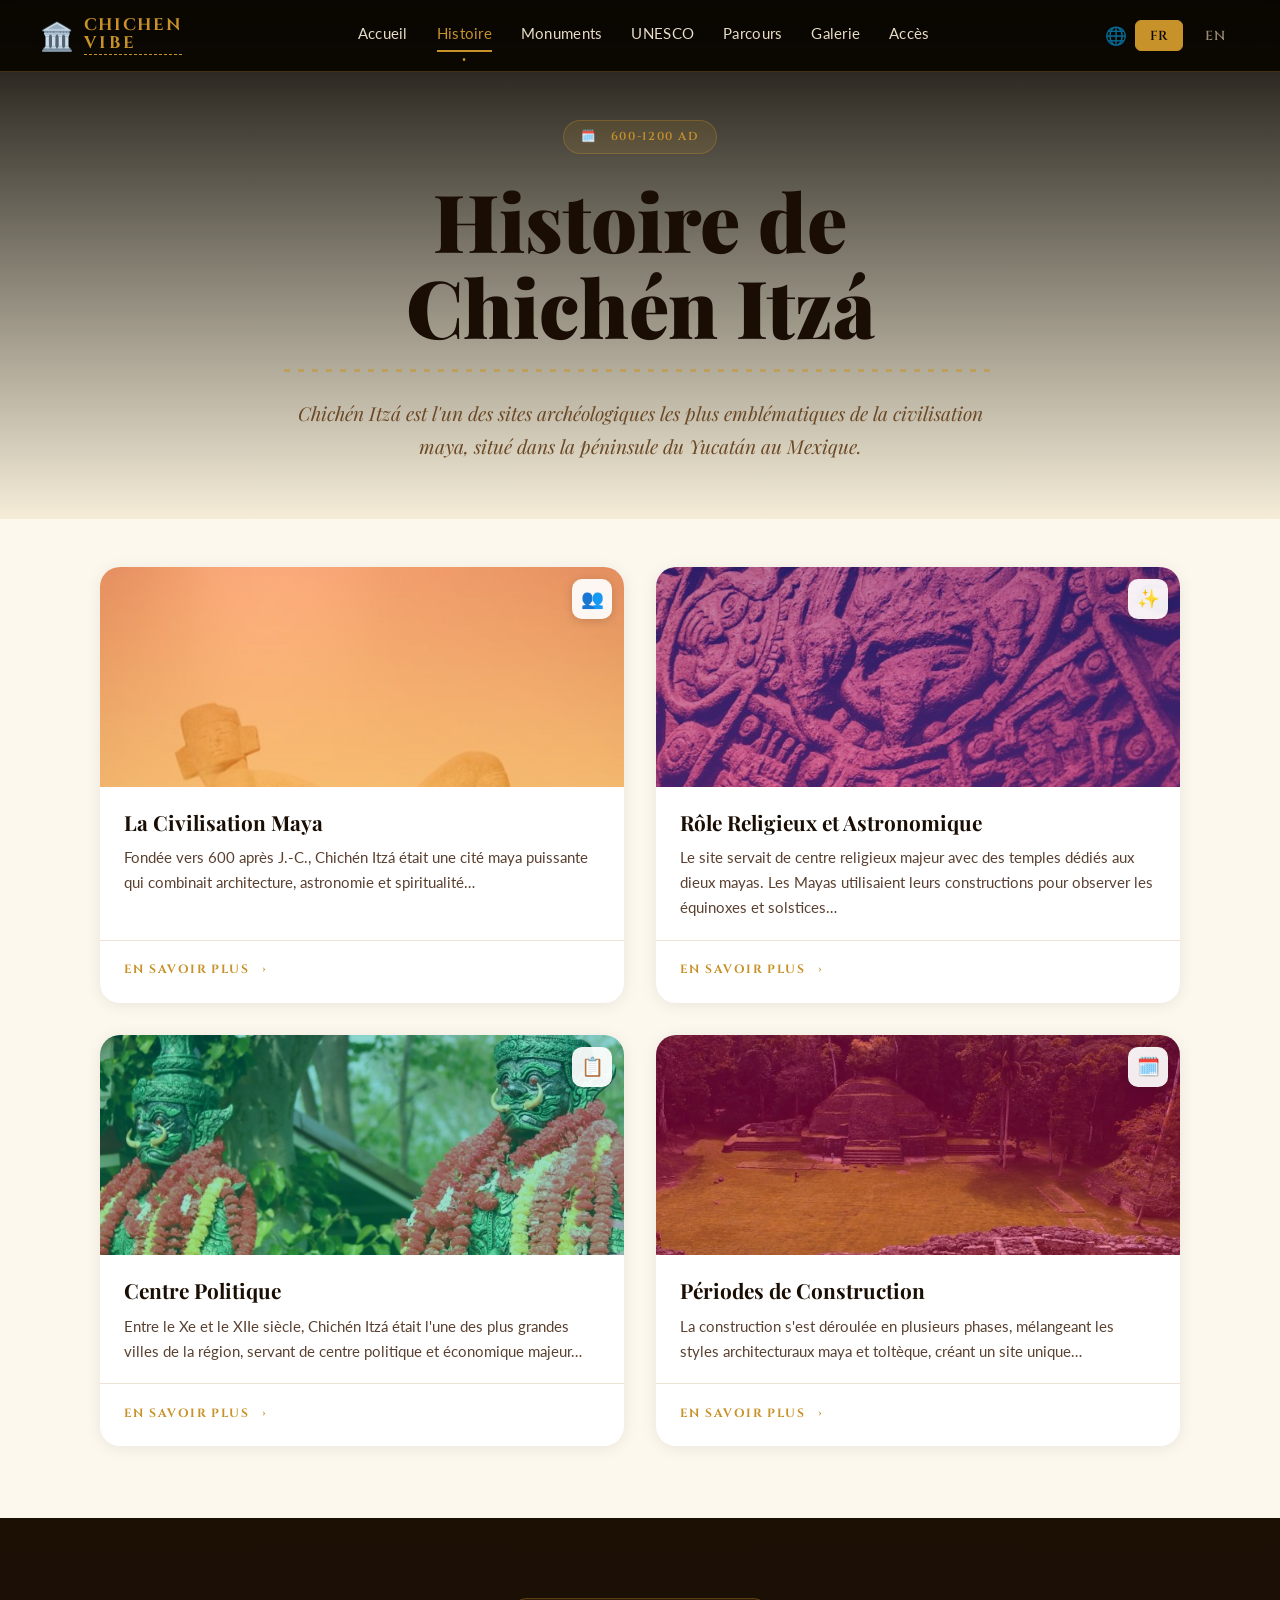
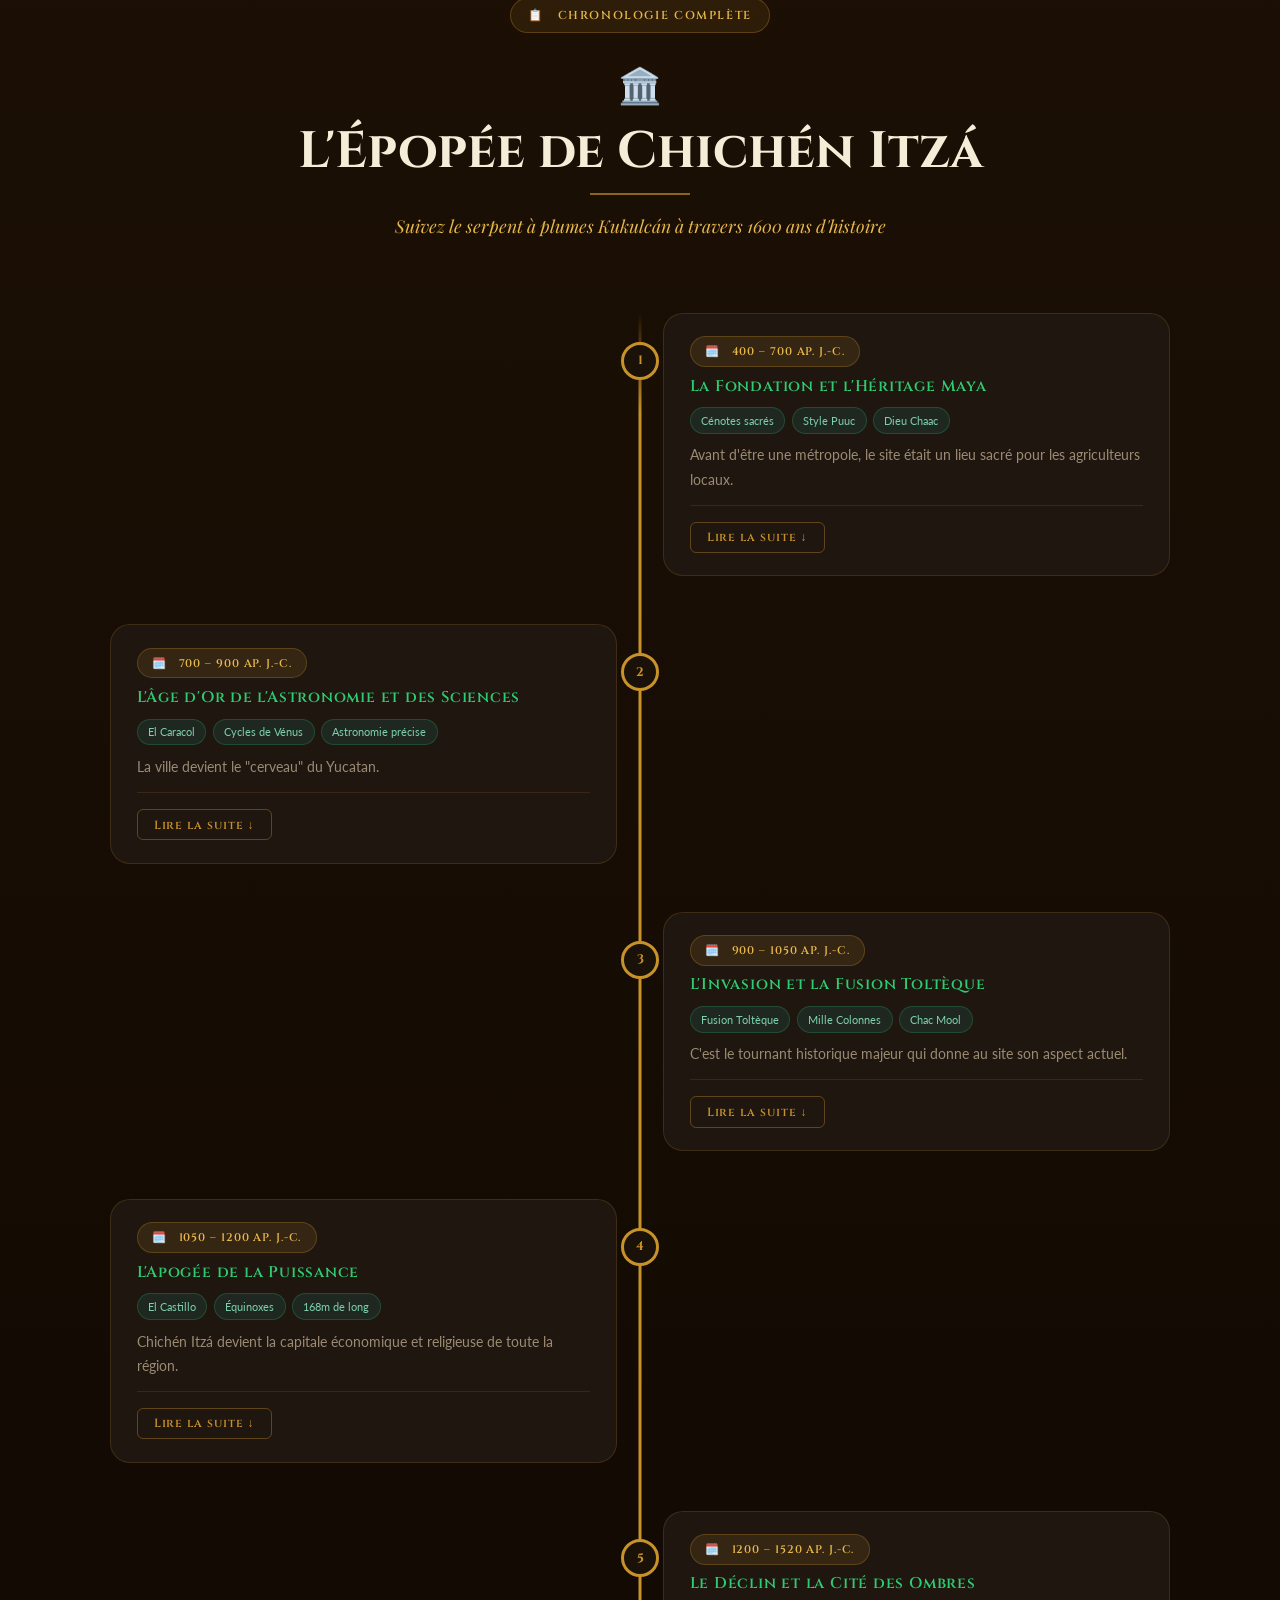
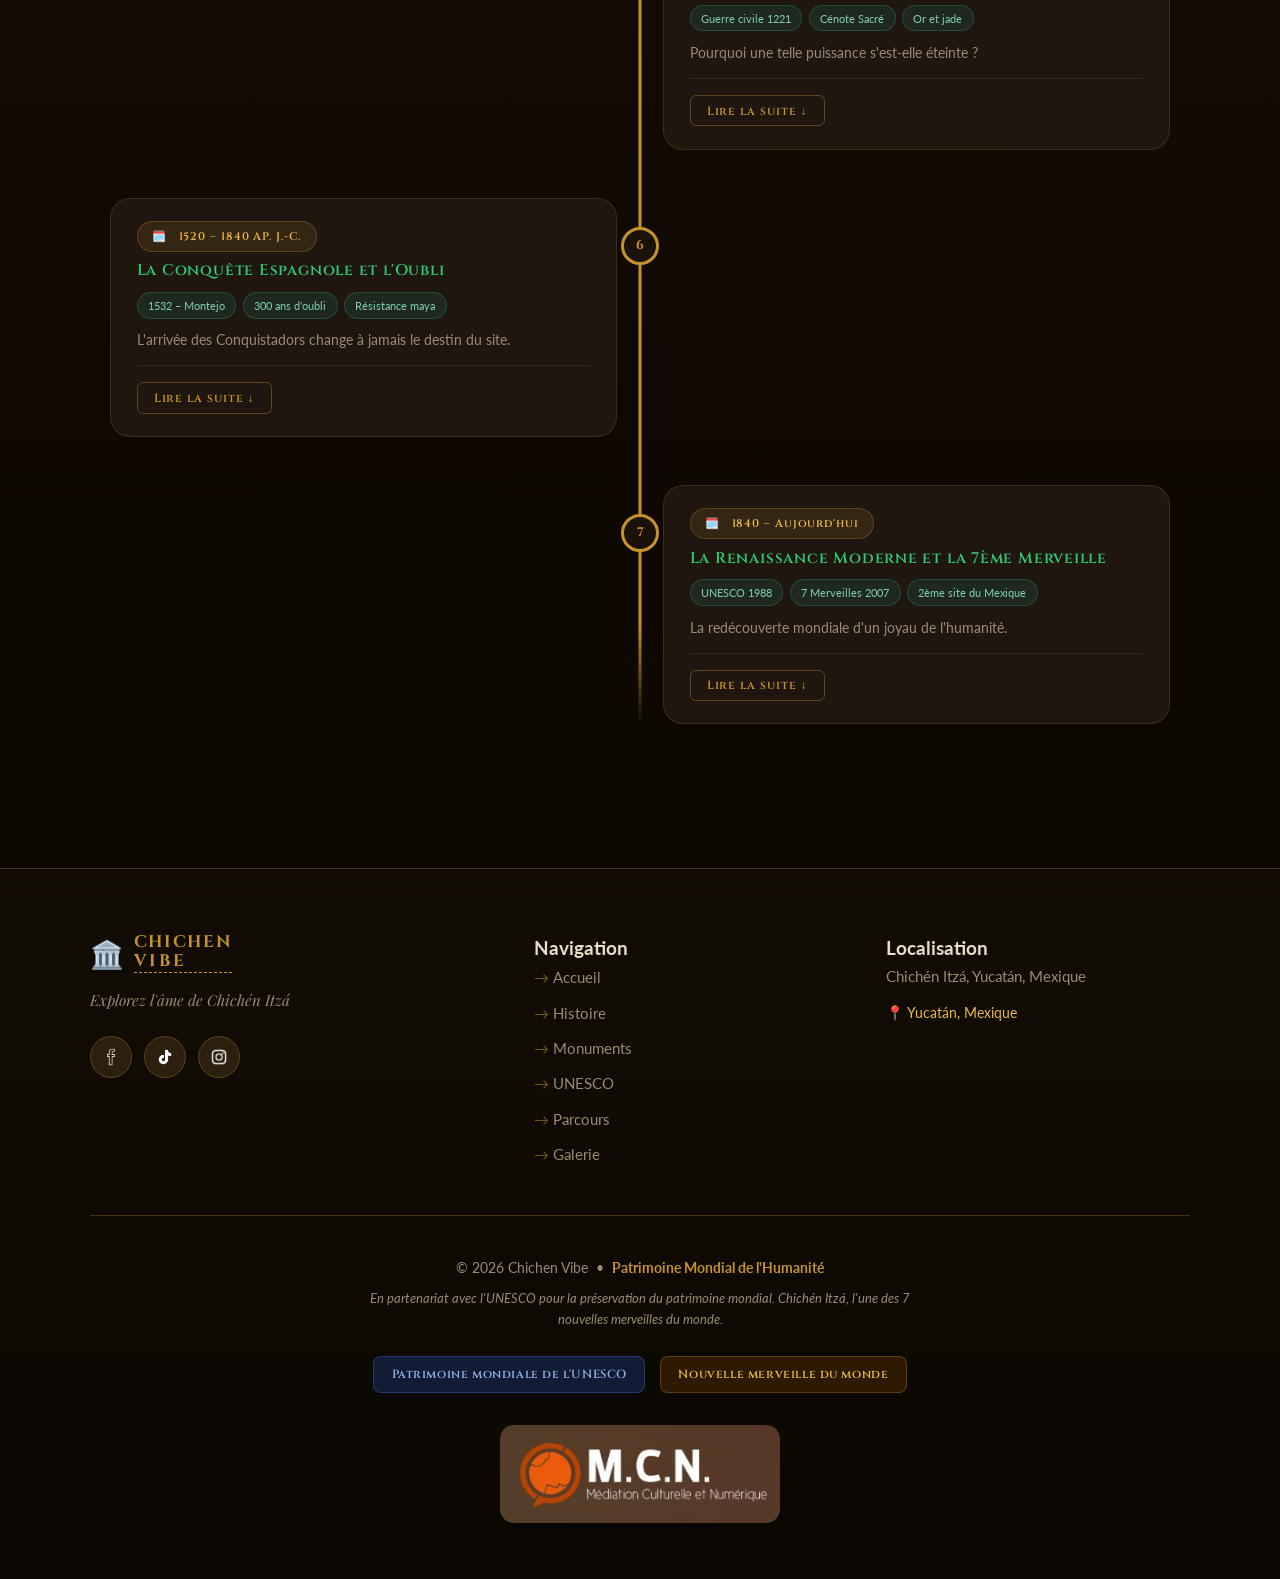
==== commit 4f10daa4: "Add files via upload" ====
--- a/histoire.html
+++ b/histoire.html
@@ -7,12 +7,11 @@
   <meta name="viewport" content="width=device-width, initial-scale=1.0">
   <title>Chichen Vibe — Histoire</title>
   <link rel="stylesheet" href="styles.css">
+  <script src="script.js" defer></script>
 </head>
 <body>
 
-  <!-- ══════════════════════════════════════════
-       HEADER (commun à toutes les pages)
-  ══════════════════════════════════════════ -->
+  <!-- HEADER -->
   <header>
 
     <a href="index.html" class="logo" aria-label="Chichen Vibe - Accueil">
@@ -54,9 +53,7 @@
 
   </header>
 
-  <!-- ══════════════════════════════════════════
-       MAIN — PAGE HISTOIRE
-  ══════════════════════════════════════════ -->
+  <!-- PAGE HISTOIRE -->
   <main>
 
     <section class="histoire-hero" aria-labelledby="histoire-titre">
@@ -78,9 +75,7 @@
       </div>
     </section>
 
-    <!-- ══════════════════════════════════════════
-         PARTIE 1 — 4 BLOCS THÉMATIQUES
-    ══════════════════════════════════════════ -->
+    <!-- PARTIE 1 — 4 BLOCS THÉMATIQUES -->
     <section class="histoire-cards-section" aria-label="Thèmes historiques">
 
       <div class="cards-grid">
@@ -153,13 +148,11 @@
           </div>
         </article>
 
-      </div><!-- /cards-grid -->
+      </div>
 
     </section>
 
-    <!-- ══════════════════════════════════════════
-         PARTIE 2 — CHRONOLOGIE COMPLÈTE (7 cartes)
-    ══════════════════════════════════════════ -->
+    <!-- PARTIE 2 — CHRONOLOGIE COMPLÈTE -->
     <section class="chronologie-section" aria-labelledby="chron-titre">
 
       <div class="chronologie-header">
@@ -172,7 +165,7 @@
 
       <div class="timeline" role="list" aria-label="Chronologie de Chichén Itzá">
 
-        <!-- ENTRÉE 1 — DROITE -->
+        <!-- CARTE 1 -->
         <div class="timeline-entry timeline-right" role="listitem">
           <div class="timeline-dot" aria-hidden="true">1</div>
           <div class="timeline-spacer"></div>
@@ -201,7 +194,7 @@
           </article>
         </div>
 
-        <!-- ENTRÉE 2 — GAUCHE -->
+        <!-- CARTE 2 -->
         <div class="timeline-entry timeline-left" role="listitem">
           <div class="timeline-dot" aria-hidden="true">2</div>
           <article class="timeline-card">
@@ -230,7 +223,7 @@
           <div class="timeline-spacer"></div>
         </div>
 
-        <!-- ENTRÉE 3 — DROITE -->
+        <!-- CARTE 3 -->
         <div class="timeline-entry timeline-right" role="listitem">
           <div class="timeline-dot" aria-hidden="true">3</div>
           <div class="timeline-spacer"></div>
@@ -259,7 +252,7 @@
           </article>
         </div>
 
-        <!-- ENTRÉE 4 — GAUCHE -->
+        <!-- CARTE 4 -->
         <div class="timeline-entry timeline-left" role="listitem">
           <div class="timeline-dot" aria-hidden="true">4</div>
           <article class="timeline-card">
@@ -288,7 +281,7 @@
           <div class="timeline-spacer"></div>
         </div>
 
-        <!-- ENTRÉE 5 — DROITE -->
+        <!-- CARTE 5 -->
         <div class="timeline-entry timeline-right" role="listitem">
           <div class="timeline-dot" aria-hidden="true">5</div>
           <div class="timeline-spacer"></div>
@@ -317,7 +310,7 @@
           </article>
         </div>
 
-        <!-- ENTRÉE 6 — GAUCHE -->
+        <!-- CARTE 6 -->
         <div class="timeline-entry timeline-left" role="listitem">
           <div class="timeline-dot" aria-hidden="true">6</div>
           <article class="timeline-card">
@@ -346,7 +339,7 @@
           <div class="timeline-spacer"></div>
         </div>
 
-        <!-- ENTRÉE 7 — DROITE -->
+        <!-- CARTE 7 -->
         <div class="timeline-entry timeline-right" role="listitem">
           <div class="timeline-dot" aria-hidden="true">7</div>
           <div class="timeline-spacer"></div>
@@ -379,15 +372,13 @@
           </article>
         </div>
 
-      </div><!-- /timeline -->
+      </div>
 
     </section>
 
   </main>
 
-  <!-- ══════════════════════════════════════════
-       FOOTER (commun à toutes les pages)
-  ══════════════════════════════════════════ -->
+  <!-- FOOTER -->
   <footer>
 
     <div class="footer-top">
@@ -463,7 +454,7 @@
         </a>
       </div>
 
-    </div><!-- /footer-top -->
+    </div>
 
     <!-- Bas du footer -->
     <div class="footer-bottom">
@@ -479,8 +470,8 @@
       </p>
 
       <div class="footer-badges">
-        <span class="badge badge-blue">UNESCO World Heritage</span>
-        <span class="badge badge-gold">New Wonder of the World</span>
+        <span class="badge badge-blue">Patrimoine mondiale de l'UNESCO</span>
+        <span class="badge badge-gold">Nouvelle merveille du monde</span>
       </div>
 
       <!-- Logo MCN -->
@@ -488,16 +479,14 @@
         <img src="images/MCN.jpg" alt="Logo M.C.N. — Médiation Culturelle et Numérique" class="mcn-img">
       </div>
 
-    </div><!-- /footer-bottom -->
+    </div>
 
   </footer>
 
   <!-- Bouton retour en haut de page -->
   <button class="scroll-top" id="scroll-top-btn" aria-label="Retour en haut de page" title="Retour en haut">↑</button>
 
-  <!-- ══════════════════════════════════════════
-       MODALES — "EN SAVOIR PLUS"
-  ══════════════════════════════════════════ -->
+  <!-- MODALES — "EN SAVOIR PLUS" -->
 
   <!-- MODALE 1 : La Civilisation Maya -->
   <div id="modal-civ" class="modal-overlay" role="dialog" aria-modal="true" aria-labelledby="modal-civ-titre">
@@ -611,83 +600,5 @@
     </div>
   </div>
 
-  <!-- ══════════════════════════════════════════
-       JAVASCRIPT
-  ══════════════════════════════════════════ -->
-  <script>
-
-    const hamburgerBtn = document.getElementById('hamburger-btn');
-    const mainNav      = document.getElementById('main-nav');
-
-    hamburgerBtn.addEventListener('click', () => {
-      const isOpen = mainNav.classList.toggle('open');
-      hamburgerBtn.classList.toggle('is-open', isOpen);
-      hamburgerBtn.setAttribute('aria-expanded', String(isOpen));
-    });
-
-    document.addEventListener('click', (e) => {
-      if (!hamburgerBtn.contains(e.target) && !mainNav.contains(e.target)) {
-        mainNav.classList.remove('open');
-        hamburgerBtn.classList.remove('is-open');
-        hamburgerBtn.setAttribute('aria-expanded', 'false');
-      }
-    });
-
-    function openModal(id) {
-      const overlay = document.getElementById(id);
-      if (!overlay) return;
-      overlay.classList.add('active');
-      document.body.style.overflow = 'hidden';
-      overlay.addEventListener('click', function onOverlayClick(e) {
-        if (e.target === overlay) {
-          closeModal(id);
-          overlay.removeEventListener('click', onOverlayClick);
-        }
-      });
-      const onEscape = (e) => {
-        if (e.key === 'Escape') {
-          closeModal(id);
-          document.removeEventListener('keydown', onEscape);
-        }
-      };
-      document.addEventListener('keydown', onEscape);
-      const closeBtn = overlay.querySelector('.modal-close button');
-      if (closeBtn) closeBtn.focus();
-    }
-
-    function closeModal(id) {
-      const overlay = document.getElementById(id);
-      if (!overlay) return;
-      overlay.classList.remove('active');
-      document.body.style.overflow = '';
-    }
-
-    function toggleExpand(btn) {
-      const fullContent = btn.previousElementSibling;
-      if (!fullContent || !fullContent.classList.contains('timeline-full-content')) return;
-      const isExpanded = btn.getAttribute('aria-expanded') === 'true';
-      if (isExpanded) {
-        fullContent.classList.remove('expanded');
-        fullContent.setAttribute('aria-hidden', 'true');
-        btn.setAttribute('aria-expanded', 'false');
-        btn.textContent = 'Lire la suite ↓';
-      } else {
-        fullContent.classList.add('expanded');
-        fullContent.setAttribute('aria-hidden', 'false');
-        btn.setAttribute('aria-expanded', 'true');
-        btn.textContent = 'Réduire ↑';
-      }
-    }
-
-    const scrollTopBtn = document.getElementById('scroll-top-btn');
-    window.addEventListener('scroll', () => {
-      scrollTopBtn.classList.toggle('visible', window.scrollY > 400);
-    });
-    scrollTopBtn.addEventListener('click', () => {
-      window.scrollTo({ top: 0, behavior: 'smooth' });
-    });
-
-  </script>
-
 </body>
 </html>
